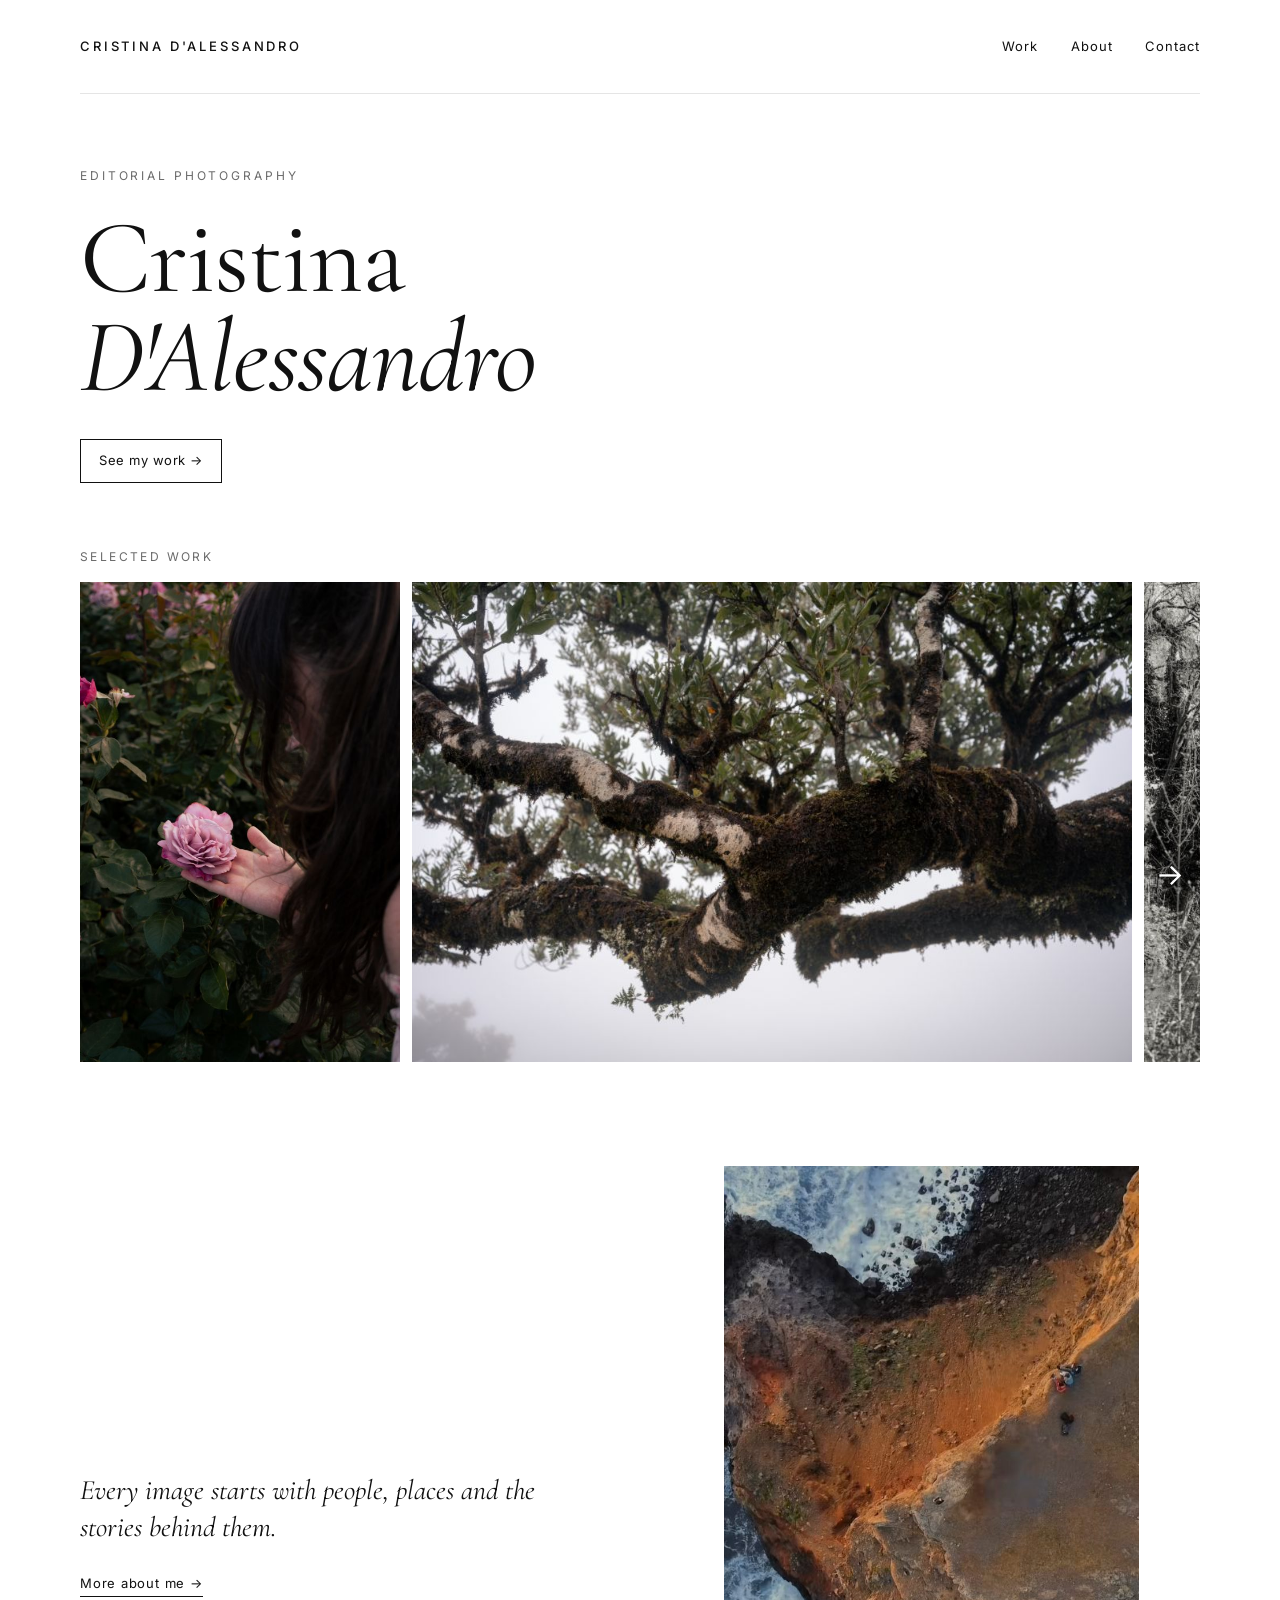
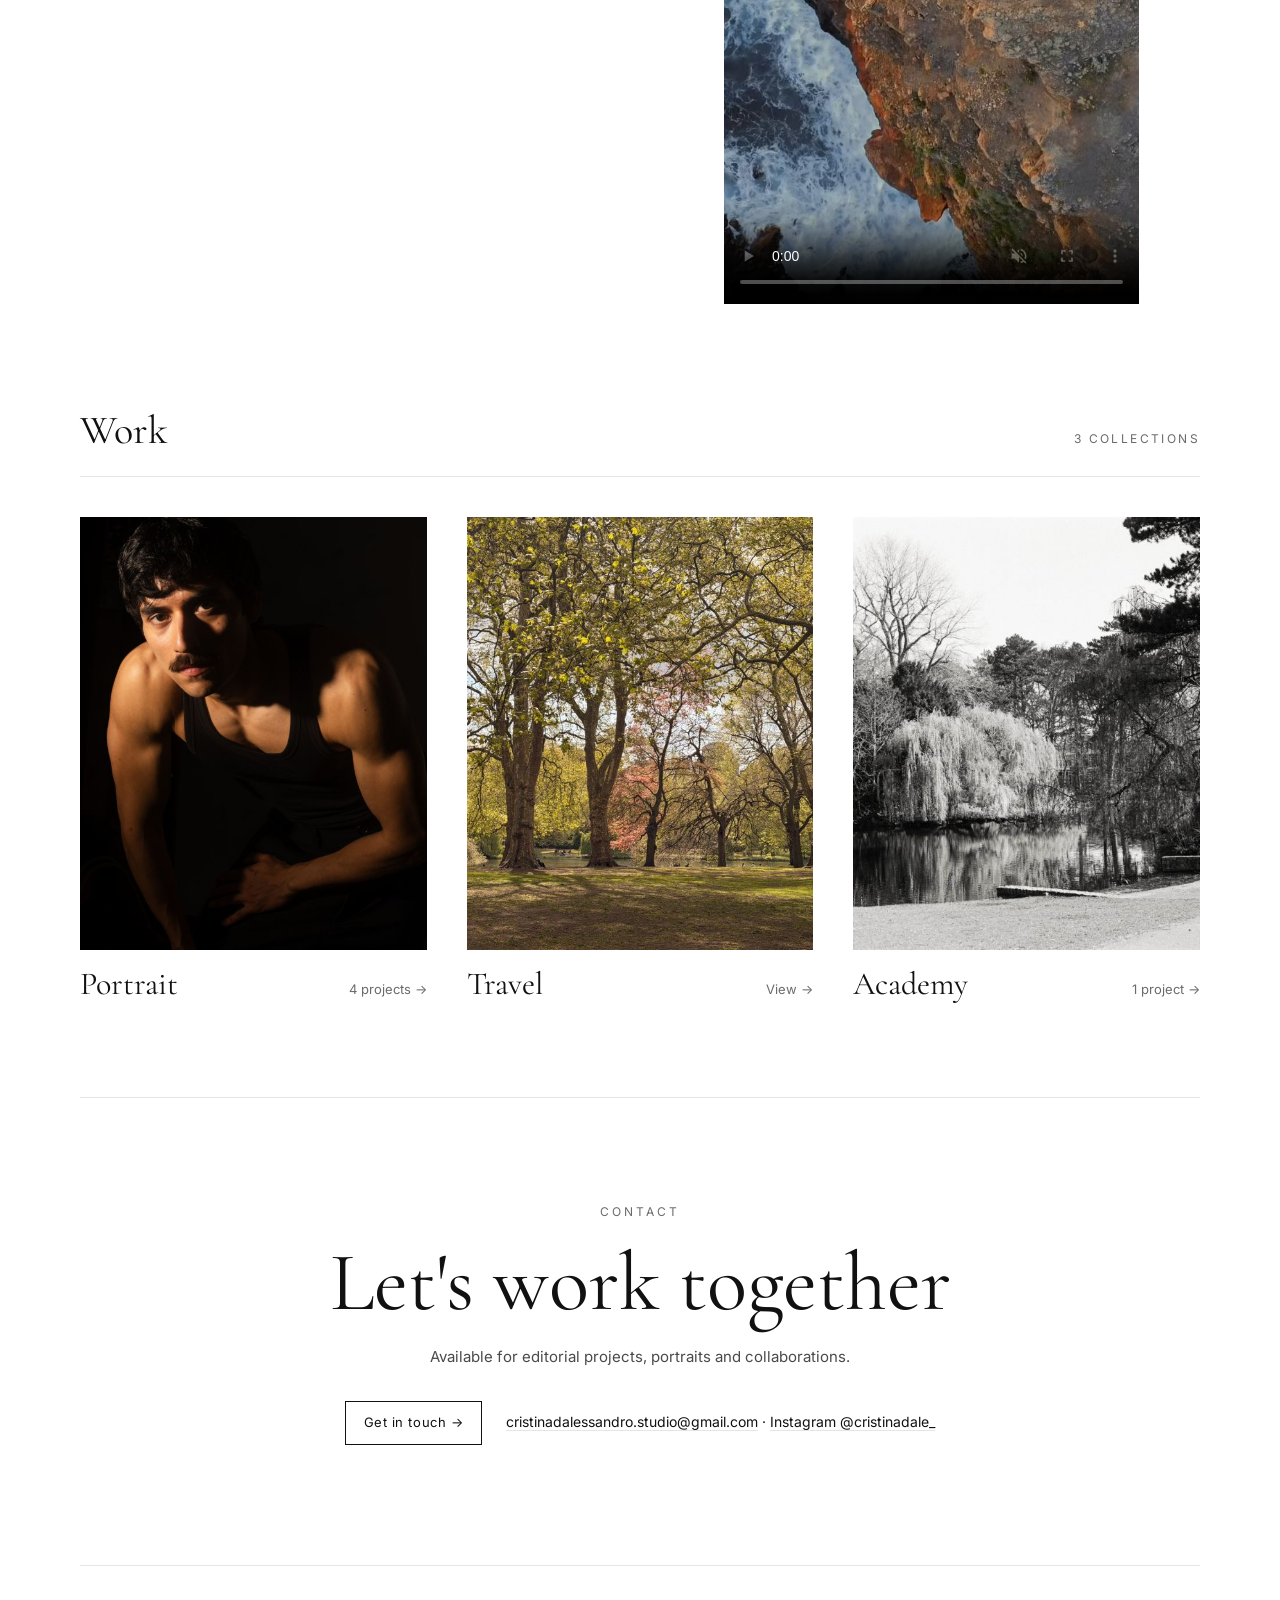
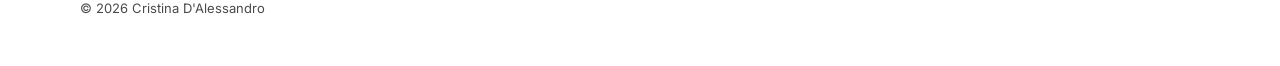
==== index.html @ f8af83f9 "Pagina About: bio su bianco a colonne allineate, contatti su nero Tolta la fascia beige. Le due colo" ====
<!doctype html>
<html lang="en">
<head>
<meta charset="utf-8">
<meta name="viewport" content="width=device-width, initial-scale=1">
<title>Cristina D'Alessandro — Editorial photography</title>
<meta name="description" content="Portfolio of Cristina D'Alessandro: editorial photography, portraits and travel.">
<link rel="canonical" href="https://cristinadalessandro.com/">
<script type="application/ld+json">
{
  "@context": "https://schema.org",
  "@type": "Person",
  "name": "Cristina D'Alessandro",
  "jobTitle": "Photographer",
  "description": "Editorial photographer and videographer: portraits and travel.",
  "url": "https://cristinadalessandro.com/"
}
</script>
<meta property="og:title" content="Cristina D'Alessandro — Editorial photography">
<meta property="og:type" content="website">
<link rel="icon" type="image/png" sizes="32x32" href="assets/favicon-32.png?v=2">
<link rel="icon" type="image/png" sizes="512x512" href="assets/icon-512.png?v=2">
<link rel="apple-touch-icon" href="assets/apple-touch-icon.png?v=2">
<link rel="preconnect" href="https://fonts.googleapis.com">
<link rel="preconnect" href="https://fonts.gstatic.com" crossorigin>
<link href="https://fonts.googleapis.com/css2?family=Cormorant+Garamond:ital,wght@0,400;0,500;1,400&family=Inter:wght@400;500&display=swap" rel="stylesheet">
<link rel="stylesheet" href="assets/style.css?v=202611232029">
</head>
<body data-page="home">
<div class="wrap">
  <header class="top">
    <a class="brand" id="brand" href="./">Cristina D'Alessandro</a>
    <nav class="nav" id="nav" aria-label="Main menu"></nav>
  </header>

  <main>
    <section class="hero">
      <div class="hero-text">
        <p class="kicker" id="tagline"></p>
        <h1 class="display" id="name"></h1>
        <a class="btn-line cta" href="work.html">See my work →</a>
      </div>
    </section>

    <section class="strip side" id="strip" aria-label="Selected photos">
      <div class="strip-head">
        <span class="meta">Selected work</span>
        <span class="strip-arrows">
          <button type="button" class="arrow" id="strip-prev" aria-label="Scroll back">←</button>
          <button type="button" class="arrow" id="strip-next" aria-label="Scroll forward">→</button>
        </span>
      </div>
      <div class="strip-track" id="strip-track"></div>
    </section>

    <div class="duo" id="duo">
      <section class="statement" id="statement" hidden>
        <p id="statement-text"></p>
        <a class="statement-link" href="about.html">More about me →</a>
      </section>

      <figure class="feature" id="feature" hidden></figure>
    </div>

    <section aria-labelledby="lavori">
      <div class="section-head">
        <h2 id="lavori">Work</h2>
        <span class="meta" id="count"></span>
      </div>
      <div class="album-grid" id="albums"></div>
    </section>
    <section class="cta-end" aria-labelledby="cta-title">
      <p class="kicker">Contact</p>
      <h2 class="cta-title" id="cta-title">Let's work together</h2>
      <p class="cta-sub">Available for editorial projects, portraits and collaborations.</p>
      <div class="cta-links">
        <a class="btn-line" href="about.html#contact">Get in touch →</a>
        <span id="cta-direct"></span>
      </div>
    </section>
  </main>

  <footer class="footer" id="footer"></footer>
</div>

<div class="lb" id="lb" role="dialog" aria-modal="true" aria-label="Full-screen photo">
  <div class="lb-bar">
    <span id="lb-count"></span>
    <span class="lb-right">
      <a id="lb-link" href="./" hidden>View collection →</a>
      <button type="button" class="lb-btn" id="lb-close">Close ✕</button>
    </span>
  </div>
  <div class="lb-stage" id="lb-stage">
    <button type="button" class="lb-btn lb-prev" id="lb-prev" aria-label="Previous photo">←</button>
    <img id="lb-img" alt="">
    <button type="button" class="lb-btn lb-next" id="lb-next" aria-label="Next photo">→</button>
  </div>
  <p class="lb-cap" id="lb-cap"></p>
</div>
<script src="assets/site.js?v=202611232029"></script>
</body>
</html>
---- assets/style.css ----
:root {
  --ink: #111111;
  --soft: #4A4A4A;
  --muted: #6B6B6B;
  --line: #E5E5E5;
  --ph: #ECEAE6;
  --serif: 'Cormorant Garamond', Georgia, 'Times New Roman', serif;
  --sans: 'Inter', system-ui, -apple-system, 'Segoe UI', sans-serif;
}

* { box-sizing: border-box; }
html { -webkit-text-size-adjust: 100%; }
body { margin: 0; background: #FFFFFF; color: var(--ink); font-family: var(--sans); font-size: 15px; line-height: 1.6; }
a { color: inherit; text-decoration: none; }
a:hover { color: var(--muted); }
img { display: block; max-width: 100%; }
[hidden] { display: none !important; }

.wrap { max-width: 1200px; margin: 0 auto; padding: 0 40px; }
@media (max-width: 640px) { .wrap { padding: 0 20px; } }

/* Testata */
.top { display: flex; flex-wrap: wrap; justify-content: space-between; align-items: center; gap: 16px; padding: 32px 0; border-bottom: 1px solid var(--line); }
.brand { font-size: 13px; letter-spacing: 0.22em; text-transform: uppercase; font-weight: 500; }
.nav { display: flex; flex-wrap: wrap; gap: 10px 32px; font-size: 13px; letter-spacing: 0.08em; }
.nav a { padding: 4px 0; }
@media (max-width: 640px) { .nav { gap: 8px 18px; font-size: 12.5px; letter-spacing: 0.04em; } }
.nav a[aria-current="page"] { border-bottom: 1px solid var(--ink); }

/* Homepage */
.kicker { margin: 0; font-size: 12px; letter-spacing: 0.24em; text-transform: uppercase; color: var(--muted); }
.display { margin: 0; font-family: var(--serif); font-weight: 400; font-size: clamp(56px, 9vw, 104px); line-height: 0.95; letter-spacing: -0.01em; }
.display em { font-style: italic; }
.hero { display: flex; flex-wrap: wrap; justify-content: space-between; align-items: flex-end; gap: 40px; padding: 72px 0 64px; }
.hero-text { display: flex; flex-direction: column; gap: 24px; flex: 1 1 420px; min-width: 0; }
.intro { margin: 0; max-width: 380px; color: var(--soft); }
.cta { align-self: flex-start; display: inline-flex; align-items: center; margin-top: 8px; padding: 12px 22px; letter-spacing: 0.06em; }
.portrait-frame { width: clamp(150px, 20vw, 240px); aspect-ratio: 4 / 5; background: var(--ph); overflow: hidden; flex: none; }
.portrait-frame img { width: 100%; height: 100%; object-fit: cover; }
@media (max-width: 640px) {
  .hero { padding: 48px 0 40px; gap: 28px; }
  .portrait-frame { width: 150px; }
}

/* Caselle con le foto mischiate */
.selection { padding-bottom: 96px; }

/* Striscia orizzontale in homepage */
.strip { padding-bottom: 104px; }
.strip-head { display: flex; justify-content: space-between; align-items: center; margin-bottom: 16px; }
.strip-arrows { display: flex; gap: 8px; }
.arrow { font: inherit; font-size: 24px; line-height: 1; width: 44px; height: 44px; border: 0; background: none; color: var(--ink); cursor: pointer; transition: opacity 0.2s, transform 0.2s; }
.arrow:hover { transform: translateX(var(--nudge, 0)); }
#strip-prev { --nudge: -3px; }
#strip-next { --nudge: 3px; }
.arrow:disabled { opacity: 0.25; cursor: default; transform: none; }
/* Variante: frecce ai lati della galleria, sopra le foto */
.strip.side { position: relative; }
.strip.side .strip-arrows { position: absolute; left: 0; right: 0; top: calc(50% + 18px); transform: translateY(-50%); justify-content: space-between; pointer-events: none; z-index: 2; }
.strip.side .arrow { pointer-events: auto; color: #FFFFFF; font-size: 30px; text-shadow: 0 1px 3px rgba(0, 0, 0, 0.45), 0 0 14px rgba(0, 0, 0, 0.45); margin: 0 8px; }
.strip.side .arrow:disabled { opacity: 0; }
.strip-track { display: flex; gap: 12px; overflow-x: auto; scroll-snap-type: x mandatory; scrollbar-width: none; -webkit-overflow-scrolling: touch; }
.strip-track::-webkit-scrollbar { display: none; }
.strip-item { flex: none; height: 480px; padding: 0; border: 0; background: var(--ph); scroll-snap-align: start; cursor: zoom-in; overflow: hidden; }
.strip-item img { width: 100%; height: 100%; object-fit: cover; transition: opacity 0.3s; }
.strip-item:hover img { opacity: 0.9; }
@media (max-width: 900px) { .strip-item { height: 380px; } }
@media (max-width: 560px) { .strip-item { height: 300px; } .strip { padding-bottom: 72px; } }

/* Frase */
.statement { padding: 0 0 104px; display: flex; flex-direction: column; align-items: center; gap: 24px; }
.statement-link { font-size: 13px; letter-spacing: 0.06em; border-bottom: 1px solid var(--ink); padding-bottom: 2px; }
.statement p { margin: 0; max-width: 860px; text-align: center; font-family: var(--serif); font-style: italic; font-weight: 400; font-size: clamp(22px, 2.8vw, 36px); line-height: 1.3; text-wrap: balance; white-space: pre-line; }
@media (max-width: 560px) { .statement { padding-bottom: 72px; } }

/* Foto grande */
.feature { margin: 0 0 104px; }
.feature img { width: 100%; height: auto; max-height: 88vh; object-fit: cover; }
.feature-video { display: block; width: 100%; height: auto; max-height: 88vh; object-fit: cover; background: var(--ph); }
/* Video verticale: nel suo formato, senza tagli, centrato */
.feature.vertical { display: flex; flex-direction: column; align-items: center; }
.feature.vertical .feature-video { width: auto; height: min(82vh, 880px); max-height: none; max-width: 100%; }
@media (max-width: 560px) { .feature.vertical .feature-video { width: 100%; height: auto; } }
/* Variante: frase a sinistra e video verticale a destra */
.duo.side { display: grid; grid-template-columns: minmax(0, 1fr) minmax(0, 1fr); gap: 48px; align-items: center; margin-bottom: 104px; }
.duo.side .statement { padding: 0; justify-content: flex-start; }
.duo.side .statement { flex-direction: column; align-items: flex-start; gap: 28px; }
.duo.side .statement p { text-align: left; max-width: 480px; font-size: clamp(22px, 2.2vw, 28px); }
.duo.side .feature { margin: 0; align-items: center; }
@media (max-width: 800px) { .duo.side { display: block; } .duo.side .statement { padding-bottom: 56px; align-items: center; } .duo.side .statement p { text-align: center; max-width: none; font-size: 21px; } .duo.side .feature { align-items: center; } }
@media (max-width: 560px) { .statement p { font-size: 21px; } }
.feature figcaption { margin-top: 12px; font-size: 12px; letter-spacing: 0.2em; text-transform: uppercase; color: var(--muted); }
@media (max-width: 560px) { .feature { margin-bottom: 72px; } }
.chips { display: flex; flex-wrap: wrap; gap: 8px; margin-bottom: 20px; }
.chips:empty { display: none; }
.chip { font: inherit; font-size: 12px; letter-spacing: 0.14em; text-transform: uppercase; padding: 8px 16px; min-height: 40px; border: 1px solid var(--line); background: #FFFFFF; color: var(--ink); cursor: pointer; }
.chip:hover { border-color: var(--ink); }
.chip[aria-pressed="true"] { background: var(--ink); border-color: var(--ink); color: #FFFFFF; }
/* Righe "giustificate": ogni riga ha la stessa altezza e ogni foto il suo formato */
.mosaic { --rh: 300px; display: flex; flex-wrap: wrap; gap: 10px; }
.mosaic::after { content: ''; flex-grow: 999999; }
@media (max-width: 900px) { .mosaic { --rh: 220px; } }
@media (max-width: 560px) {
  /* Sul telefono: due colonne, ogni foto col suo formato */
  .mosaic { display: block; columns: 2; column-gap: 6px; }
  .mosaic::after { display: none; }
  .mosaic .tile { width: 100%; margin: 0 0 6px; break-inside: avoid; }
}
.tile { position: relative; display: block; flex-grow: var(--r); width: calc(var(--r) * var(--rh)); padding: 0; border: 0; overflow: hidden; background: var(--ph); cursor: zoom-in; }
.tile i { display: block; padding-bottom: calc(100% / var(--r)); }
.tile img { position: absolute; inset: 0; width: 100%; height: 100%; object-fit: cover; transition: transform 0.6s ease, opacity 0.3s; }
.tile:hover img { transform: scale(1.03); }
.tile .lab { position: absolute; left: 8px; bottom: 8px; background: rgba(255, 255, 255, 0.94); color: var(--ink); font-size: 11px; letter-spacing: 0.16em; text-transform: uppercase; padding: 4px 8px; opacity: 0; transition: opacity 0.25s; }
.tile:hover .lab, .tile:focus-visible .lab { opacity: 1; }
@media (hover: none) { .tile .lab { opacity: 1; font-size: 10px; } }
.frame { aspect-ratio: 4 / 5; background: var(--ph); overflow: hidden; }
.frame img { width: 100%; height: 100%; object-fit: cover; transition: opacity 0.3s; }

.section-head { display: flex; justify-content: space-between; align-items: baseline; gap: 16px; padding-bottom: 24px; border-bottom: 1px solid var(--line); margin-bottom: 40px; }
.section-head h2, .h2 { margin: 0; font-family: var(--serif); font-weight: 400; font-size: 40px; line-height: 1.1; }
.meta { font-size: 12px; letter-spacing: 0.2em; text-transform: uppercase; color: var(--muted); }

.album-grid { display: grid; grid-template-columns: repeat(auto-fit, minmax(280px, 1fr)); gap: 40px; padding-bottom: 96px; }
.album-card { display: flex; flex-direction: column; gap: 16px; }
.album-card:hover { color: var(--ink); }
.album-card:hover .frame img { opacity: 0.9; }
.album-card .row { display: flex; justify-content: space-between; align-items: baseline; gap: 12px; }
.album-card .t { font-family: var(--serif); font-size: 32px; line-height: 1.1; }
.album-card .go { font-size: 13px; color: var(--muted); white-space: nowrap; }
.album-grid.projects { grid-template-columns: repeat(auto-fill, minmax(260px, 1fr)); }
.card-year { margin-top: -8px; }
.project-grid { padding-bottom: 96px; }
.mosaic.wide { --rh: 350px; gap: 12px; }
@media (max-width: 900px) { .mosaic.wide { --rh: 240px; } }
@media (max-width: 560px) { .mosaic.wide { display: flex; flex-direction: column; columns: auto; gap: 8px; } .mosaic.wide .tile { width: 100%; margin: 0; flex-grow: 0; } }

/* Invito a contattare in fondo alla homepage */
.cta-end { display: flex; flex-direction: column; align-items: center; text-align: center; gap: 20px; padding: 104px 0 120px; border-top: 1px solid var(--line); }
.cta-title { margin: 0; font-family: var(--serif); font-weight: 400; font-size: clamp(44px, 6.5vw, 84px); line-height: 1; }
.cta-sub { margin: 0; max-width: 460px; color: var(--soft); }
.cta-links { display: flex; flex-wrap: wrap; justify-content: center; align-items: center; gap: 16px 24px; margin-top: 12px; font-size: 14px; }
#cta-direct a { border-bottom: 1px solid var(--line); }
@media (max-width: 560px) {
  .cta-end { padding: 72px 0 88px; }
  .cta-links { flex-direction: column; gap: 22px; }
  #cta-direct { display: flex; flex-direction: column; align-items: center; gap: 12px; }
  #cta-direct span[aria-hidden] { display: none; }
}

/* Piè di pagina */
.footer { display: flex; flex-wrap: wrap; justify-content: space-between; gap: 16px; padding: 32px 0 48px; border-top: 1px solid var(--line); font-size: 13px; color: var(--soft); }

/* Pagina cartella */
.album-head { padding: 64px 0 40px; display: flex; flex-direction: column; gap: 16px; }
.back { font-size: 13px; color: var(--muted); }
.album-title { margin: 0; font-family: var(--serif); font-weight: 400; font-size: clamp(48px, 7vw, 80px); line-height: 1; }
.album-desc { margin: 0; max-width: 560px; color: var(--soft); white-space: pre-line; }
.album-tools { display: flex; flex-wrap: wrap; gap: 16px; align-items: center; }
.btn-line { font: inherit; font-size: 13px; letter-spacing: 0.04em; background: none; border: 1px solid var(--ink); color: var(--ink); padding: 10px 18px; min-height: 44px; cursor: pointer; }
.btn-line:hover { background: var(--ink); color: #FFFFFF; }
.masonry { columns: 3 300px; column-gap: 24px; padding-bottom: 96px; }
.masonry button { display: block; width: 100%; margin: 0 0 24px; padding: 0; border: 0; background: var(--ph); cursor: zoom-in; break-inside: avoid; }
.masonry img { width: 100%; height: auto; }
.empty { padding: 32px 0 96px; color: var(--muted); }

/* Visualizzazione a schermo intero */
.lb { position: fixed; inset: 0; z-index: 50; background: #FFFFFF; display: none; flex-direction: column; }
.lb.open { display: flex; }
html { touch-action: pan-x pan-y; }
.lb, .lb-stage { touch-action: none; }
.lb-stage { overflow: hidden; }
.lb-stage img { transition: transform 0.12s ease-out; cursor: zoom-in; transform-origin: center center; }
.lb.zoomed .lb-stage img { cursor: grab; transition: none; }
.lb.zoomed .lb-prev, .lb.zoomed .lb-next { opacity: 0; pointer-events: none; }
.lb-bar { display: flex; justify-content: space-between; align-items: center; padding: 12px 20px; font-size: 13px; color: var(--muted); }
.lb-stage { position: relative; flex: 1; min-height: 0; display: flex; align-items: center; justify-content: center; padding: 0 76px 16px; }
.lb-stage img { max-width: 100%; max-height: 100%; object-fit: contain; user-select: none; -webkit-user-drag: none; }
.lb-cap { min-height: 40px; padding: 0 24px 20px; text-align: center; font-size: 14px; color: var(--soft); }
.lb-right { display: flex; align-items: center; gap: 20px; }
.lb-right a { color: var(--ink); border-bottom: 1px solid var(--line); }
.lb-btn { font: inherit; font-size: 13px; letter-spacing: 0.08em; background: none; border: 0; color: var(--ink); min-width: 44px; min-height: 44px; cursor: pointer; }
.lb-prev, .lb-next { position: absolute; top: 50%; transform: translateY(-50%); font-size: 30px; line-height: 1; }
.lb-prev { left: 12px; }
.lb-next { right: 12px; }
@media (max-width: 640px) {
  .lb-stage { padding: 0 0 12px; }
  .lb-prev, .lb-next { display: none; }
}

/* About e contatti */
body[data-page="about"] { overflow-x: clip; }
.about-head { display: flex; flex-direction: column; align-items: center; text-align: center; gap: 20px; padding: 80px 0 72px; }
.avatar { width: 200px; aspect-ratio: 1; border-radius: 50%; overflow: hidden; background: var(--ph); margin-bottom: 16px; }
.avatar img { width: 100%; height: 100%; object-fit: cover; }
/* bio su due colonne allineate */
.about-band { padding: 8px 0 112px; }
.about-band .bio { max-width: 900px; margin: 0 auto; display: grid; grid-template-columns: 1fr 1fr; column-gap: 56px; }
.about-band .bio-col { display: flex; flex-direction: column; justify-content: space-between; }
.about-band .bio p { max-width: none; font-size: 16px; }
.about-band .bio p:last-child { margin-bottom: 0; }
.about-band + .contact-block { border-top: 0; }
/* contatti su nero a tutto schermo: cliccando Contact si vede solo questa sezione */
body[data-page="about"] .contact-block { background: #141414; color: #fff; margin-left: calc(50% - 50vw); margin-right: calc(50% - 50vw); padding-left: 20px; padding-right: 20px; min-height: 100vh; min-height: 100svh; justify-content: center; scroll-margin-top: 0; }
body[data-page="about"] .contact-block .kicker, body[data-page="about"] .contact-block .contacts .k { color: #9A9A9A; }
body[data-page="about"] .contact-block .contacts a { border-color: #555; }
body[data-page="about"] .contact-block .contacts a:hover { color: #fff; border-color: #fff; }
body[data-page="about"] .footer { border-top: 0; }
@media (max-width: 760px) {
  .about-head { padding: 48px 0; }
  .avatar { width: 150px; }
  .about-band { padding: 0 0 72px; }
  .about-band .bio { grid-template-columns: 1fr; row-gap: 18px; }
  .about-band .bio-col { justify-content: flex-start; }
}
/* Contatti, sotto l'About */
.contact-block { display: flex; flex-direction: column; align-items: center; text-align: center; gap: 20px; padding: 96px 0 120px; border-top: 1px solid var(--line); scroll-margin-top: 16px; }
.contact-block .contacts { display: flex; flex-wrap: wrap; justify-content: center; gap: 32px 80px; width: 100%; margin-top: 28px; border-top: 0; }
.contact-block .contacts li { flex-direction: column; align-items: center; justify-content: flex-start; gap: 10px; padding: 0; border-bottom: 0; }
.contact-block .contacts li > span:last-child { font-family: var(--serif); font-size: clamp(20px, 2.4vw, 28px); line-height: 1.2; overflow-wrap: anywhere; }
.contact-block .contacts a { border-bottom: 1px solid var(--line); }
.contact-block .contacts a:hover { border-color: var(--ink); color: var(--ink); }
@media (max-width: 560px) { .contact-block { padding: 64px 0 88px; } }
.bio p { margin: 0 0 18px; max-width: 560px; font-size: 17px; line-height: 1.75; color: #2A2A2A; }
.contacts { list-style: none; margin: 0; padding: 0; border-top: 1px solid var(--line); }
.contacts li { display: flex; flex-wrap: wrap; justify-content: space-between; gap: 8px 16px; padding: 18px 0; border-bottom: 1px solid var(--line); }
.contacts .k { font-size: 12px; letter-spacing: 0.2em; text-transform: uppercase; color: var(--muted); }
.contacts a { border-bottom: 1px solid var(--line); }

/* Avviso breve */
.toast { position: fixed; left: 50%; bottom: 28px; transform: translateX(-50%); background: var(--ink); color: #FFFFFF; font-size: 13px; padding: 12px 20px; z-index: 60; }
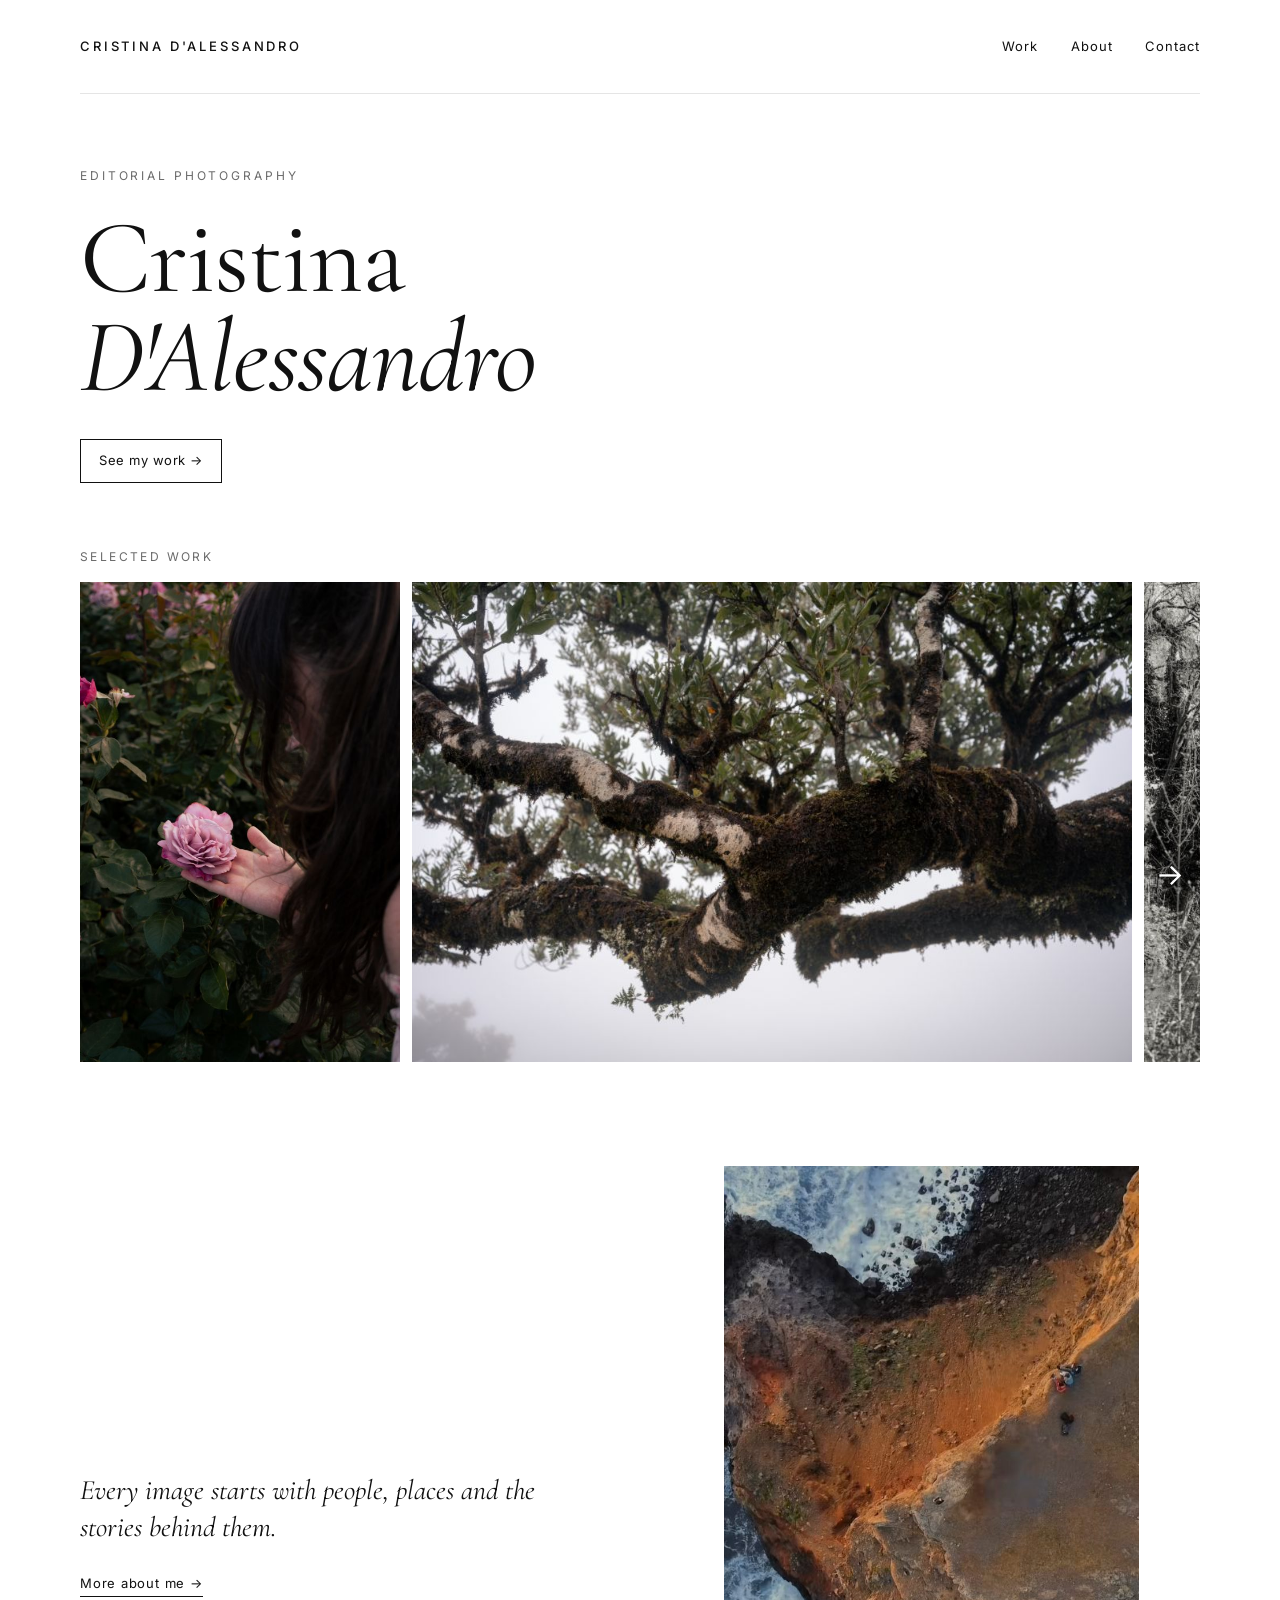
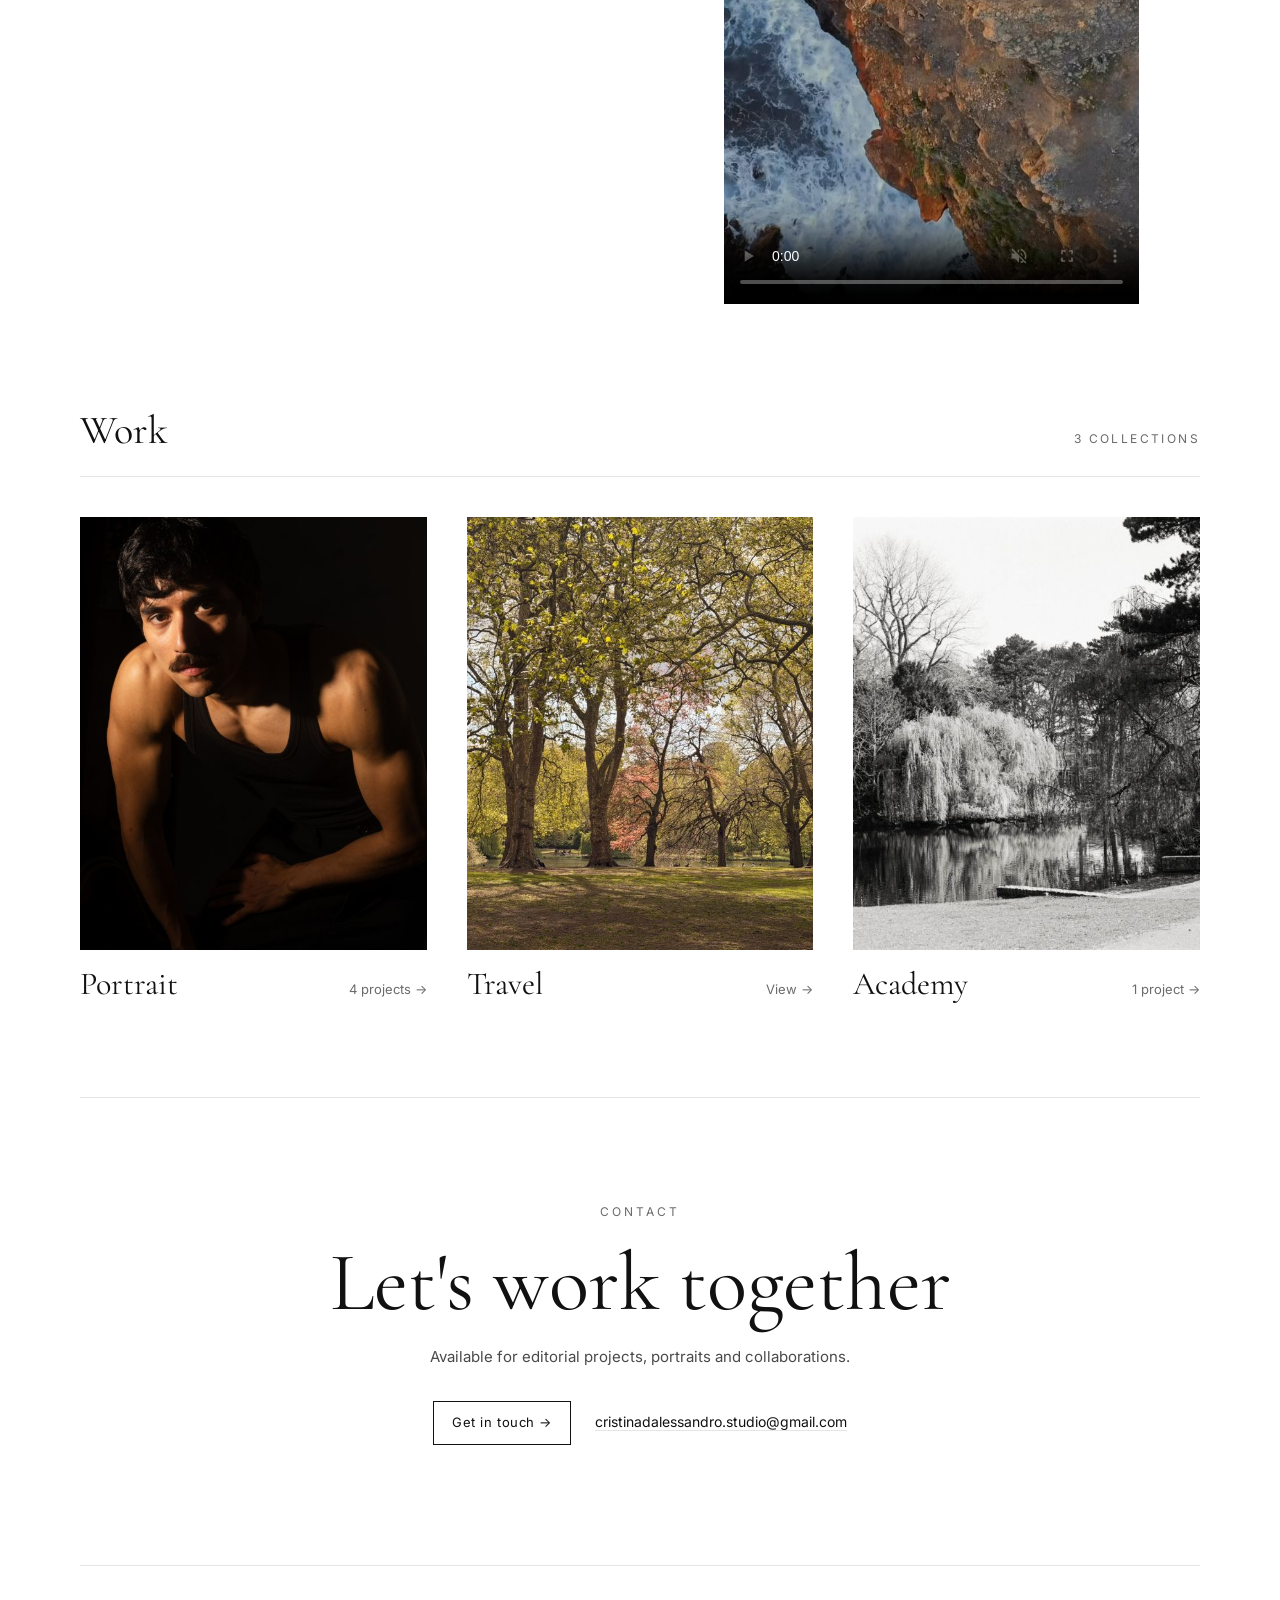
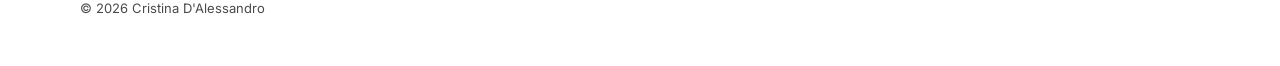
==== commit 33d003dc: "Pagina About: titolo About me fine e maiuscolo Tolta la ripetizione ABOUT + About me: resta un solo " ====
--- a/index.html
+++ b/index.html
@@ -24,7 +24,7 @@
 <link rel="preconnect" href="https://fonts.googleapis.com">
 <link rel="preconnect" href="https://fonts.gstatic.com" crossorigin>
 <link href="https://fonts.googleapis.com/css2?family=Cormorant+Garamond:ital,wght@0,400;0,500;1,400&family=Inter:wght@400;500&display=swap" rel="stylesheet">
-<link rel="stylesheet" href="assets/style.css?v=202611232029">
+<link rel="stylesheet" href="assets/style.css?v=202611232032">
 </head>
 <body data-page="home">
 <div class="wrap">
@@ -98,6 +98,6 @@
   </div>
   <p class="lb-cap" id="lb-cap"></p>
 </div>
-<script src="assets/site.js?v=202611232029"></script>
+<script src="assets/site.js?v=202611232032"></script>
 </body>
 </html>
--- a/assets/style.css
+++ b/assets/style.css
@@ -192,6 +192,8 @@
 .about-head { display: flex; flex-direction: column; align-items: center; text-align: center; gap: 20px; padding: 80px 0 72px; }
 .avatar { width: 200px; aspect-ratio: 1; border-radius: 50%; overflow: hidden; background: var(--ph); margin-bottom: 16px; }
 .avatar img { width: 100%; height: 100%; object-fit: cover; }
+/* titolo About me: fine, maiuscolo, spaziato */
+h1.about-kicker { margin: 8px 0 0; font-weight: 400; font-size: 19px; letter-spacing: 0.32em; }
 /* bio su due colonne allineate */
 .about-band { padding: 8px 0 112px; }
 .about-band .bio { max-width: 900px; margin: 0 auto; display: grid; grid-template-columns: 1fr 1fr; column-gap: 56px; }
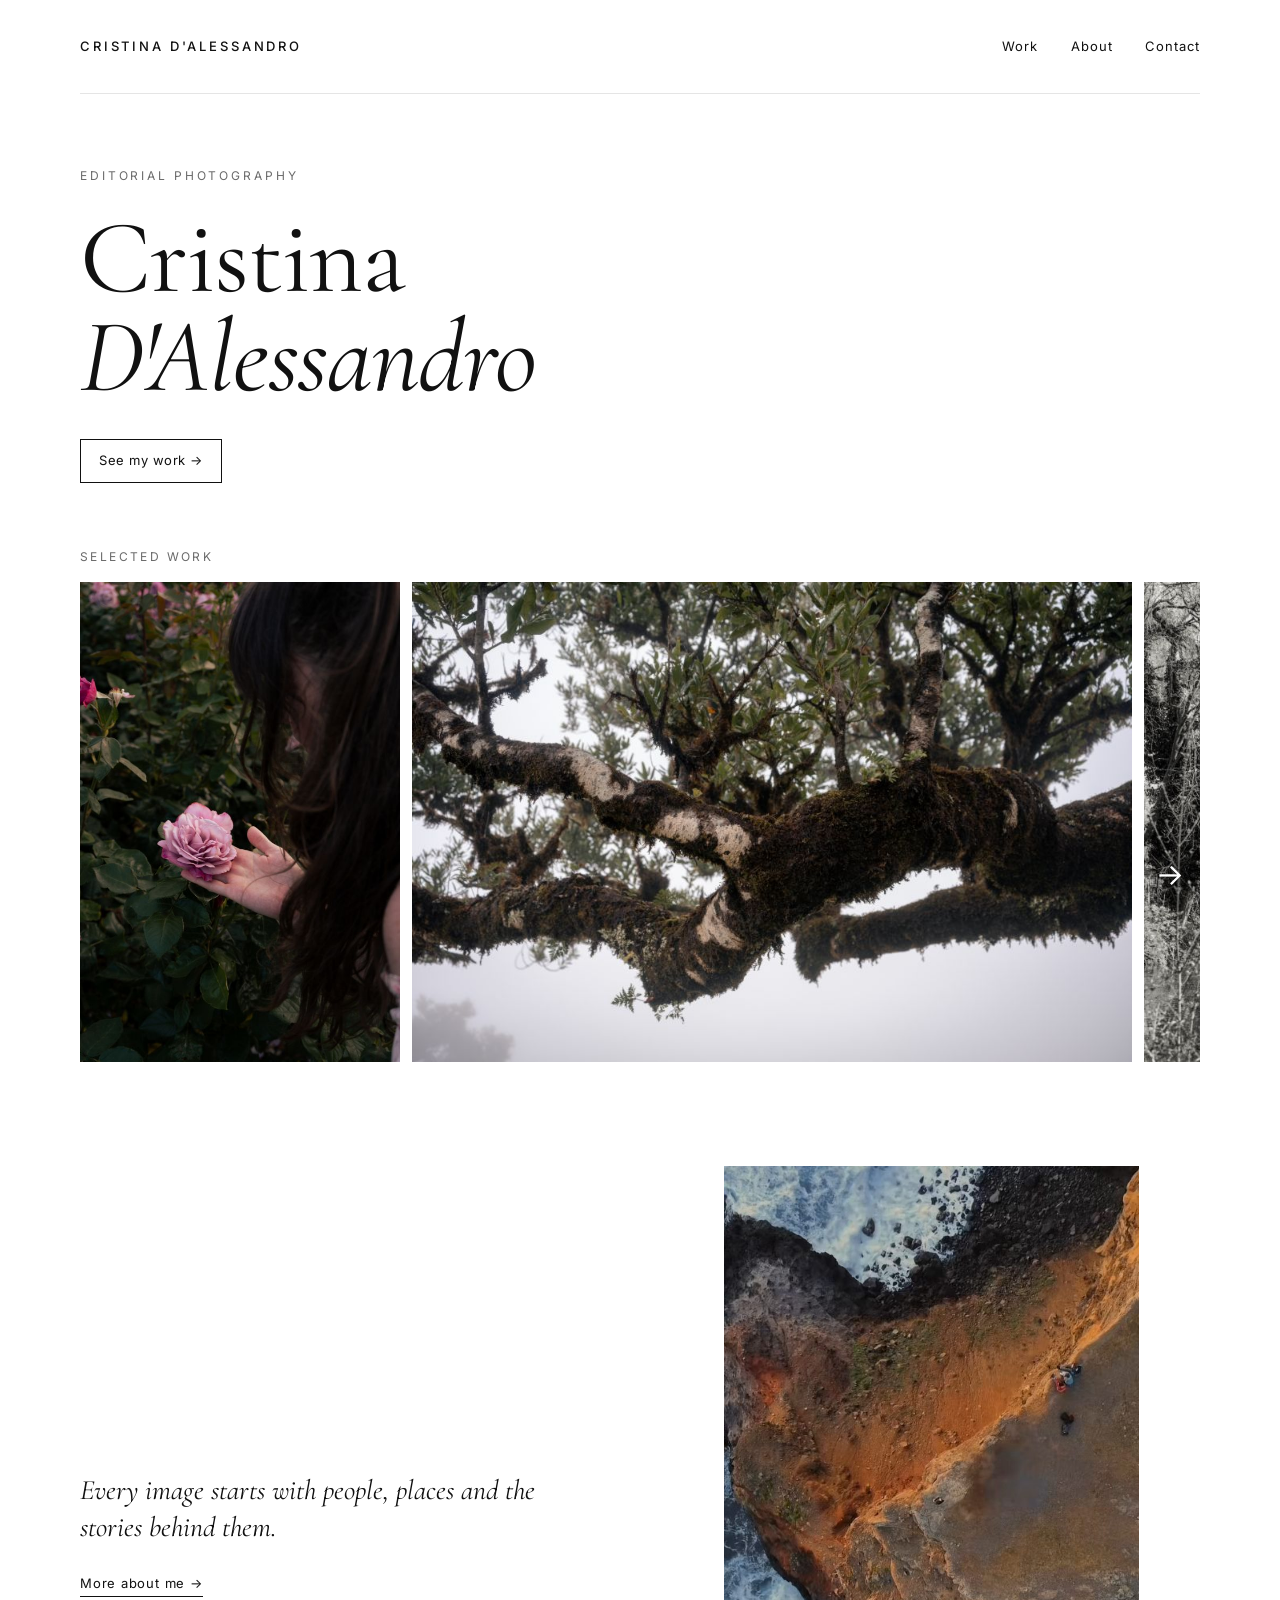
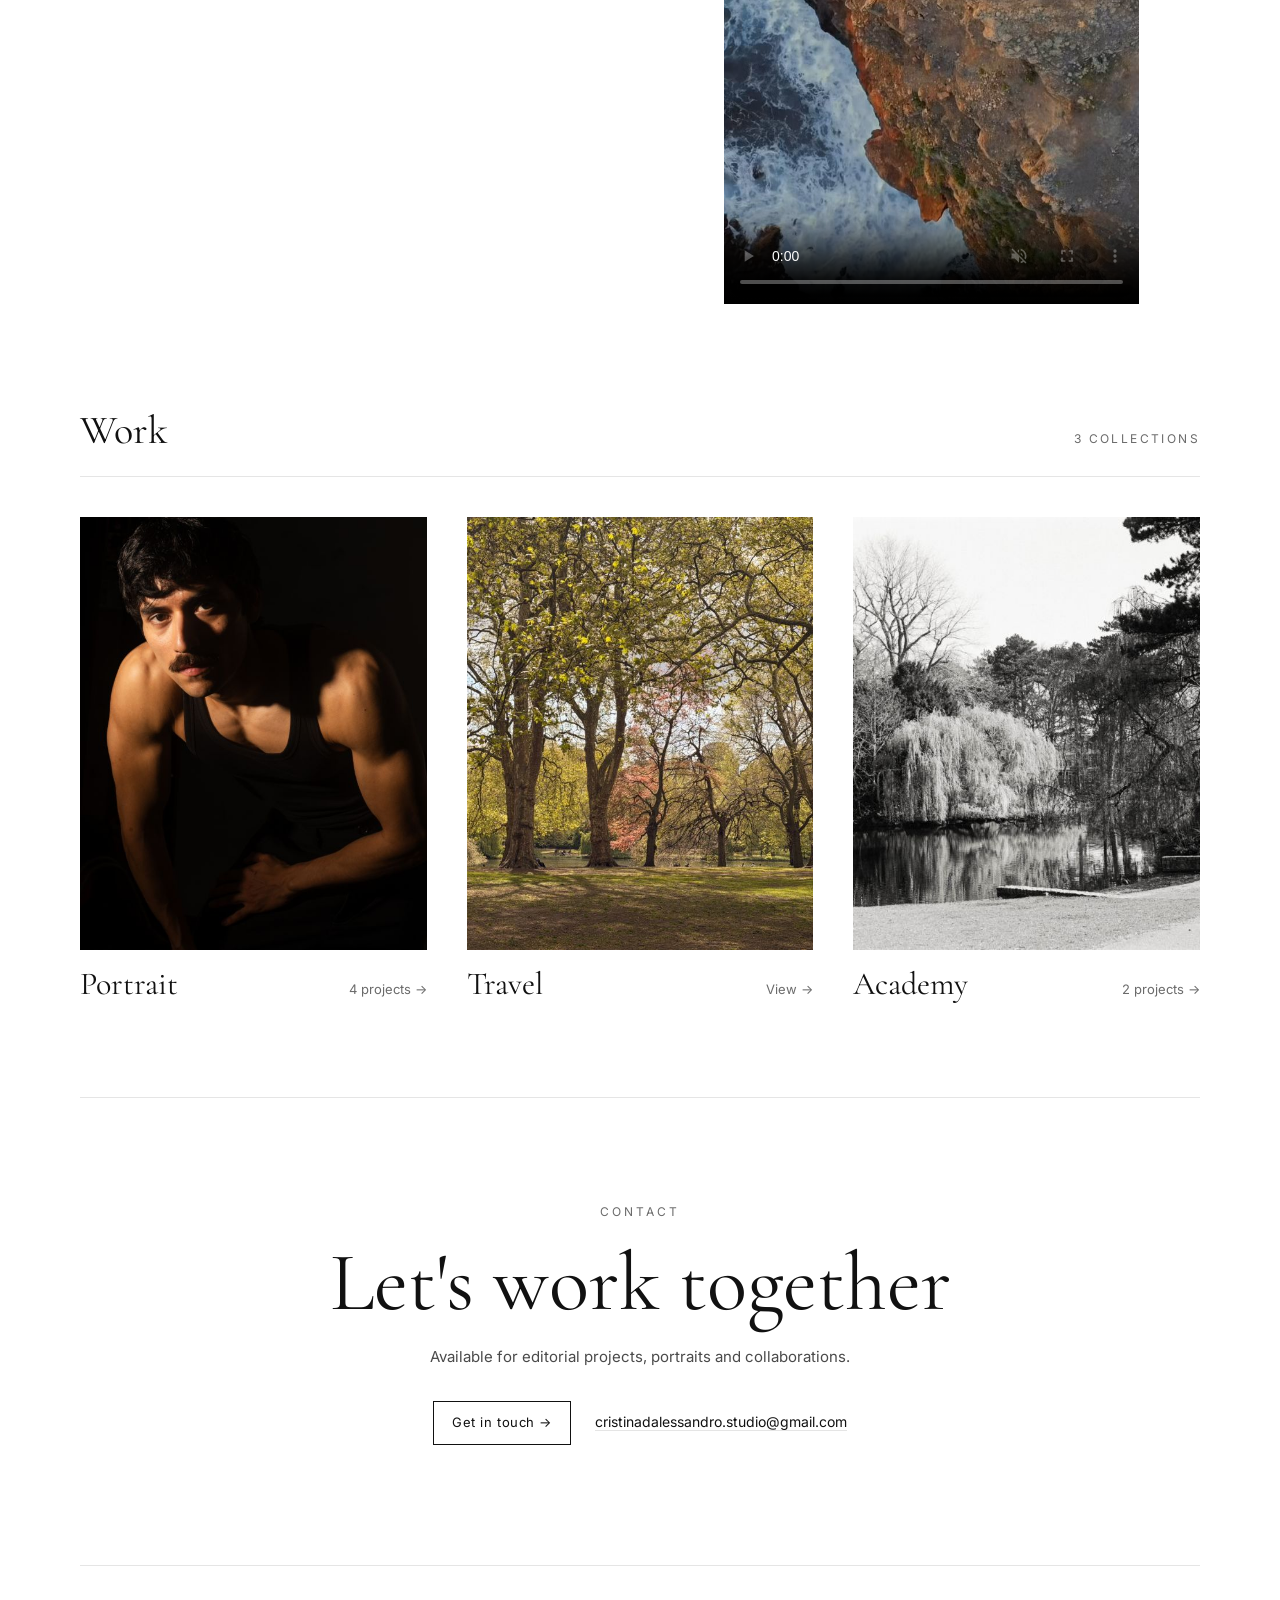
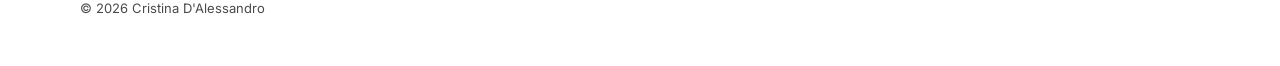
==== commit 65be0f3a: "Progetti: sezione Esposizione, testo con Read more, foto più grandi se poche - Ogni progetto può ave" ====
--- a/index.html
+++ b/index.html
@@ -24,7 +24,7 @@
 <link rel="preconnect" href="https://fonts.googleapis.com">
 <link rel="preconnect" href="https://fonts.gstatic.com" crossorigin>
 <link href="https://fonts.googleapis.com/css2?family=Cormorant+Garamond:ital,wght@0,400;0,500;1,400&family=Inter:wght@400;500&display=swap" rel="stylesheet">
-<link rel="stylesheet" href="assets/style.css?v=202611232032">
+<link rel="stylesheet" href="assets/style.css?v=202611241503">
 </head>
 <body data-page="home">
 <div class="wrap">
@@ -98,6 +98,6 @@
   </div>
   <p class="lb-cap" id="lb-cap"></p>
 </div>
-<script src="assets/site.js?v=202611232032"></script>
+<script src="assets/site.js?v=202611241503"></script>
 </body>
 </html>
--- a/assets/style.css
+++ b/assets/style.css
@@ -155,6 +155,16 @@
 .back { font-size: 13px; color: var(--muted); }
 .album-title { margin: 0; font-family: var(--serif); font-weight: 400; font-size: clamp(48px, 7vw, 80px); line-height: 1; }
 .album-desc { margin: 0; max-width: 560px; color: var(--soft); white-space: pre-line; }
+.album-desc.clamp { display: -webkit-box; -webkit-box-orient: vertical; -webkit-line-clamp: 4; line-clamp: 4; overflow: hidden; }
+.more { align-self: flex-start; margin-top: -8px; padding: 0; font: inherit; font-size: 13px; color: var(--ink); background: none; border: 0; border-bottom: 1px solid var(--ink); cursor: pointer; }
+.more:hover { color: var(--muted); border-color: var(--muted); }
+/* Poche foto: riempiono la riga invece di restare piccole */
+.mosaic.few::after { display: none; }
+.mosaic.few .tile:only-child { flex-grow: 0; width: min(100%, calc(var(--r) * 560px)); }
+@media (max-width: 560px) { .mosaic.few { display: flex; flex-direction: column; columns: auto; gap: 8px; } .mosaic.few .tile { width: 100%; margin: 0; flex-grow: 0; } }
+/* Esposizione, sotto le foto del progetto */
+.exhibition { display: flex; flex-direction: column; gap: 16px; padding-top: 56px; border-top: 1px solid var(--line); }
+.ex-text { margin: 0 0 16px; max-width: 640px; font-family: var(--serif); font-size: clamp(22px, 2.4vw, 28px); line-height: 1.3; white-space: pre-line; }
 .album-tools { display: flex; flex-wrap: wrap; gap: 16px; align-items: center; }
 .btn-line { font: inherit; font-size: 13px; letter-spacing: 0.04em; background: none; border: 1px solid var(--ink); color: var(--ink); padding: 10px 18px; min-height: 44px; cursor: pointer; }
 .btn-line:hover { background: var(--ink); color: #FFFFFF; }
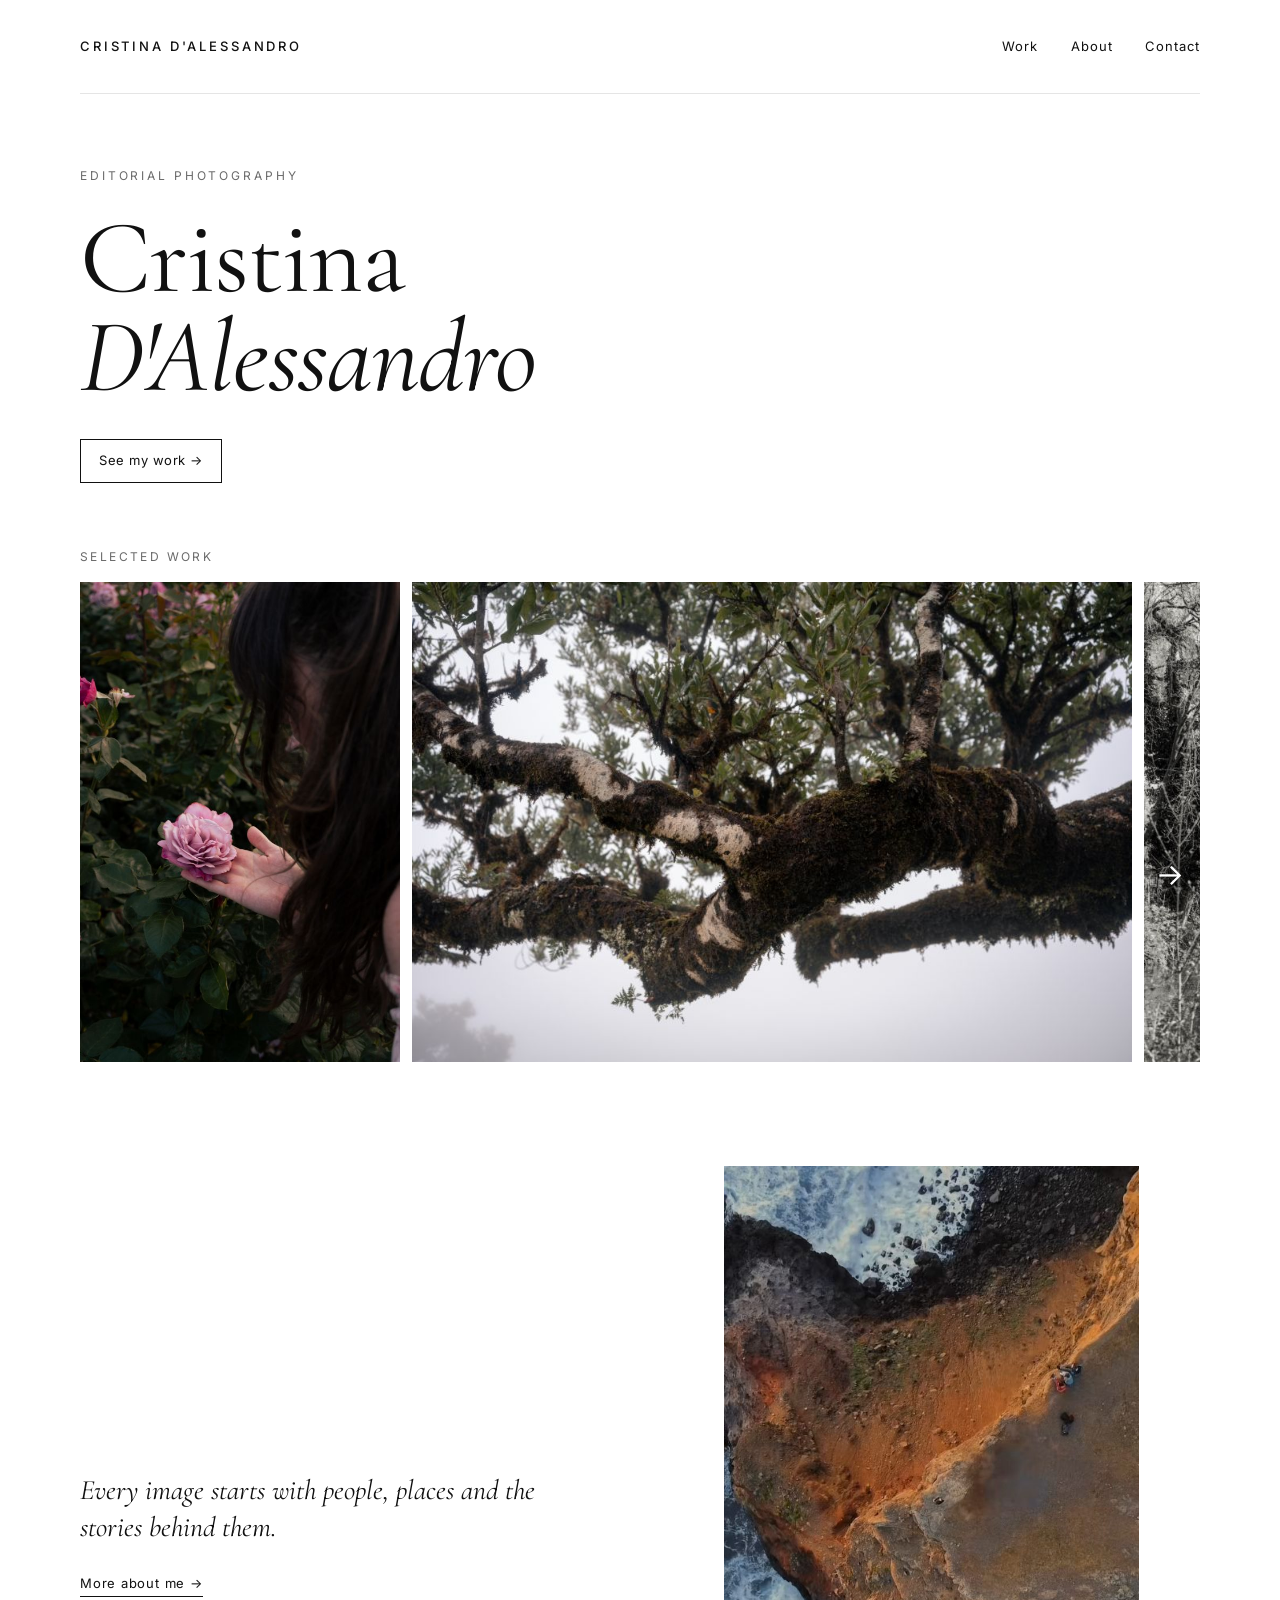
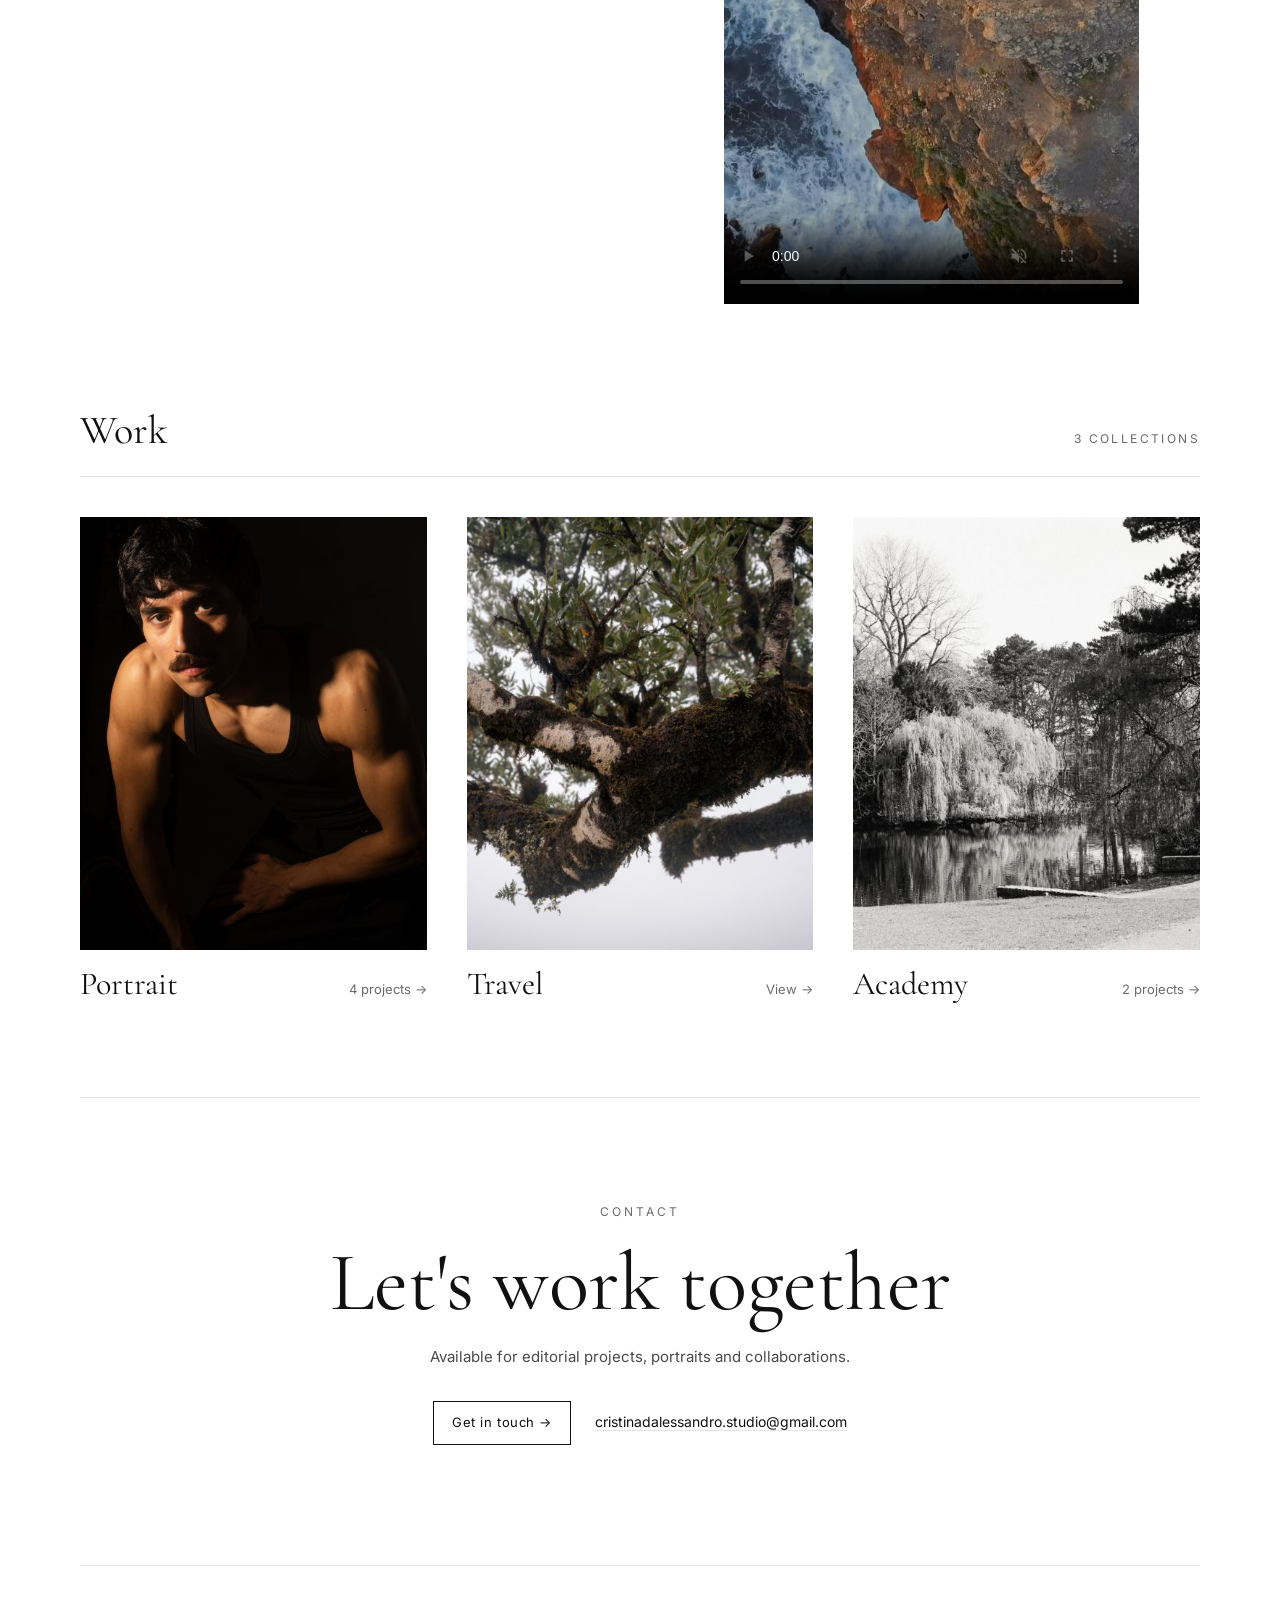
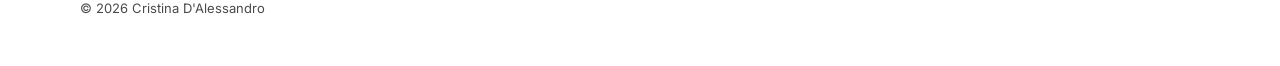
==== commit 01f90d23: "Travel a capitoli: selezione di 29 foto divise per luogo - Nuova modalità "Capitoli su un'unica pagi" ====
--- a/index.html
+++ b/index.html
@@ -24,7 +24,7 @@
 <link rel="preconnect" href="https://fonts.googleapis.com">
 <link rel="preconnect" href="https://fonts.gstatic.com" crossorigin>
 <link href="https://fonts.googleapis.com/css2?family=Cormorant+Garamond:ital,wght@0,400;0,500;1,400&family=Inter:wght@400;500&display=swap" rel="stylesheet">
-<link rel="stylesheet" href="assets/style.css?v=202611241503">
+<link rel="stylesheet" href="assets/style.css?v=202611242054">
 </head>
 <body data-page="home">
 <div class="wrap">
@@ -98,6 +98,6 @@
   </div>
   <p class="lb-cap" id="lb-cap"></p>
 </div>
-<script src="assets/site.js?v=202611241503"></script>
+<script src="assets/site.js?v=202611242054"></script>
 </body>
 </html>
--- a/assets/style.css
+++ b/assets/style.css
@@ -162,6 +162,32 @@
 .mosaic.few::after { display: none; }
 .mosaic.few .tile:only-child { flex-grow: 0; width: min(100%, calc(var(--r) * 560px)); }
 @media (max-width: 560px) { .mosaic.few { display: flex; flex-direction: column; columns: auto; gap: 8px; } .mosaic.few .tile { width: 100%; margin: 0; flex-grow: 0; } }
+/* Galleria "a libro" (Travel): impaginazione a ritmo, con tanto bianco */
+.book { padding-top: 24px; }
+.bk-row { display: flex; gap: 12px; margin: 0 auto 48px; }
+.bk-row .tile { flex: var(--r) 1 0; width: auto; }
+.bk-row.full { width: 74%; }
+.bk-row.offset-l { width: 52%; margin-left: 13%; }
+.bk-row.offset-r { width: 52%; margin-right: 13%; }
+.bk-row.pair { width: 58%; }
+.bk-row.mix { width: 86%; }
+.bk-row.solo { width: 30%; }
+@media (max-width: 760px) {
+  .bk-row { gap: 6px; margin-bottom: 40px; }
+  .bk-row.full { width: 100%; }
+  .bk-row.offset-l, .bk-row.offset-r { width: 86%; margin-left: 0; margin-right: 0; }
+  .bk-row.offset-r { margin-left: auto; }
+  .bk-row.pair, .bk-row.mix { width: 100%; }
+  .bk-row.solo { width: 72%; }
+}
+/* Travel a capitoli */
+.chapter { padding-top: 24px; }
+.chapter + .chapter { margin-top: 40px; padding-top: 72px; border-top: 1px solid var(--line); }
+.ch-head { display: flex; flex-direction: column; align-items: center; text-align: center; gap: 10px; margin-bottom: 48px; }
+.ch-title { margin: 0; font-family: var(--serif); font-weight: 400; font-size: clamp(36px, 4.4vw, 56px); line-height: 1.05; }
+.ch-desc { margin: 4px 0 0; max-width: 520px; color: var(--soft); white-space: pre-line; }
+.chapter .book { padding-top: 0; }
+@media (max-width: 760px) { .chapter + .chapter { margin-top: 16px; padding-top: 48px; } .ch-head { margin-bottom: 32px; } }
 /* Esposizione, sotto le foto del progetto */
 .exhibition { display: flex; flex-direction: column; gap: 16px; padding-top: 56px; border-top: 1px solid var(--line); }
 .ex-text { margin: 0 0 16px; max-width: 640px; font-family: var(--serif); font-size: clamp(22px, 2.4vw, 28px); line-height: 1.3; white-space: pre-line; }
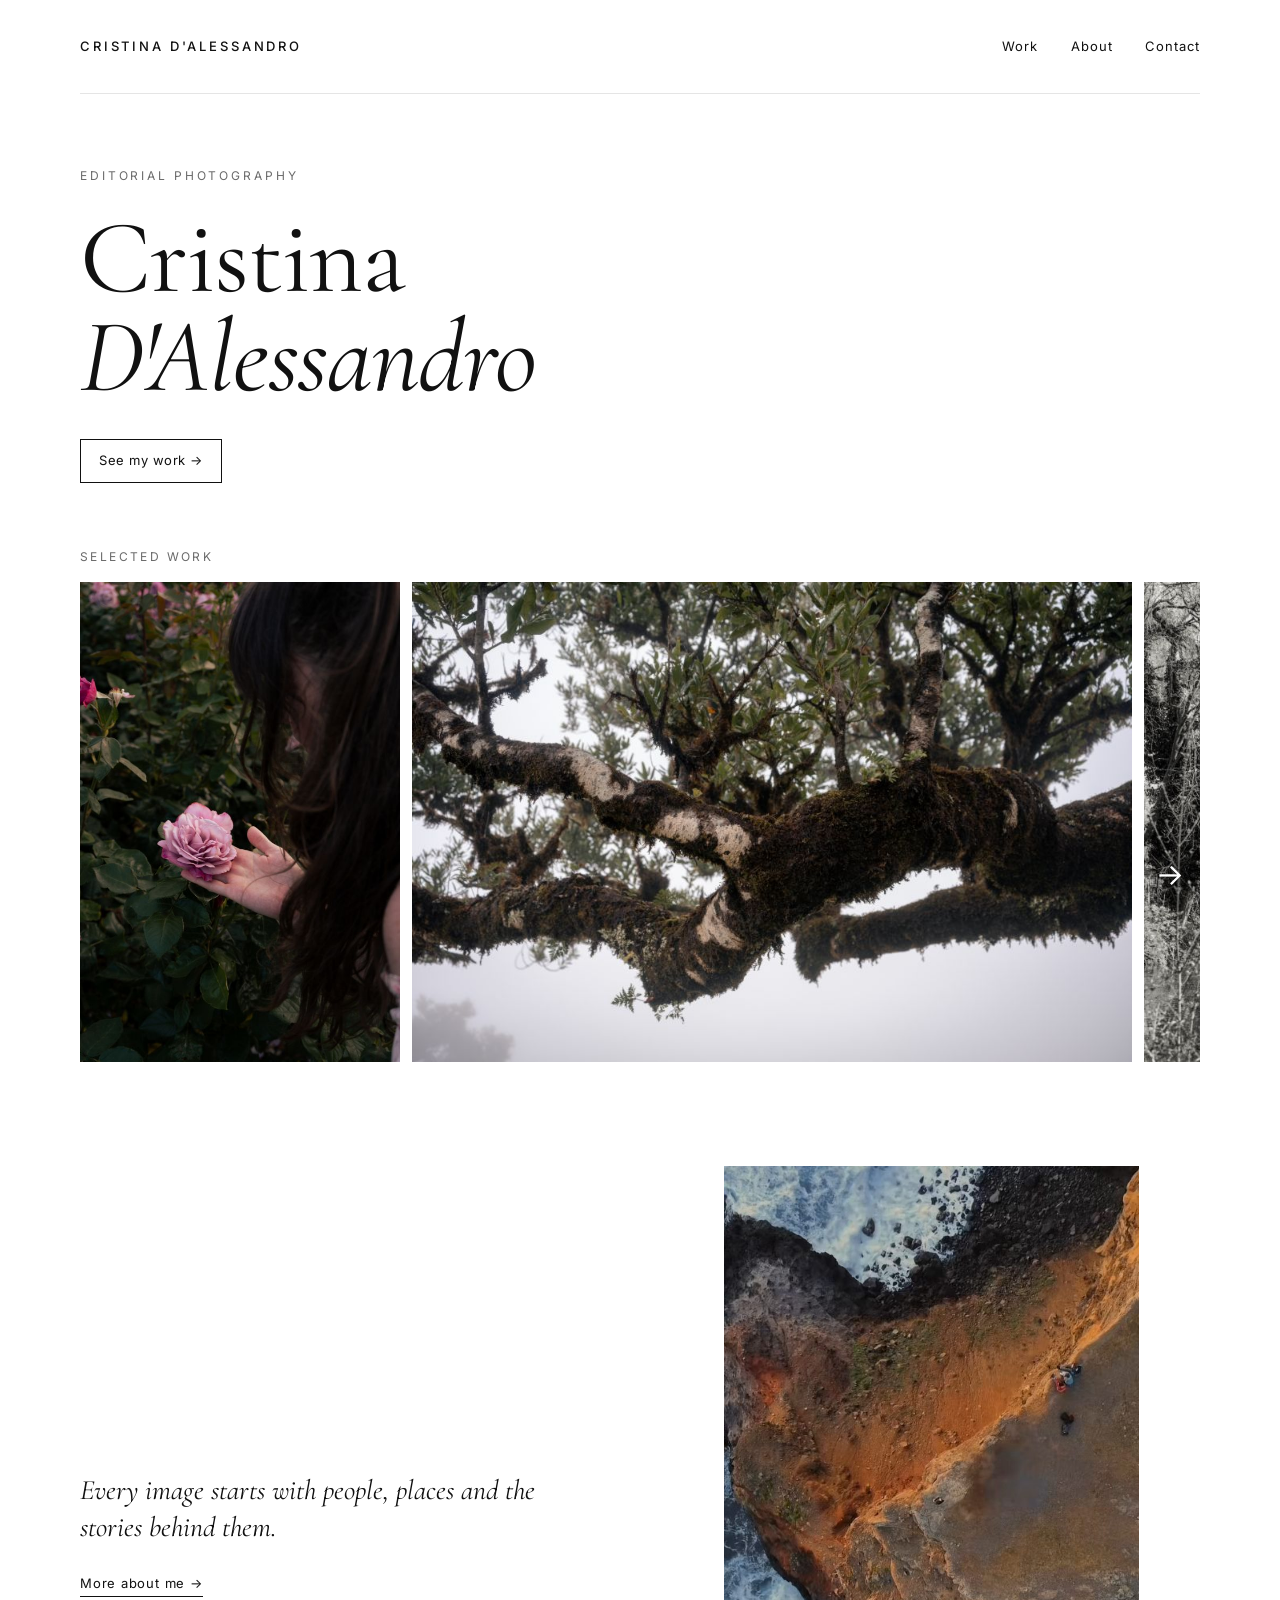
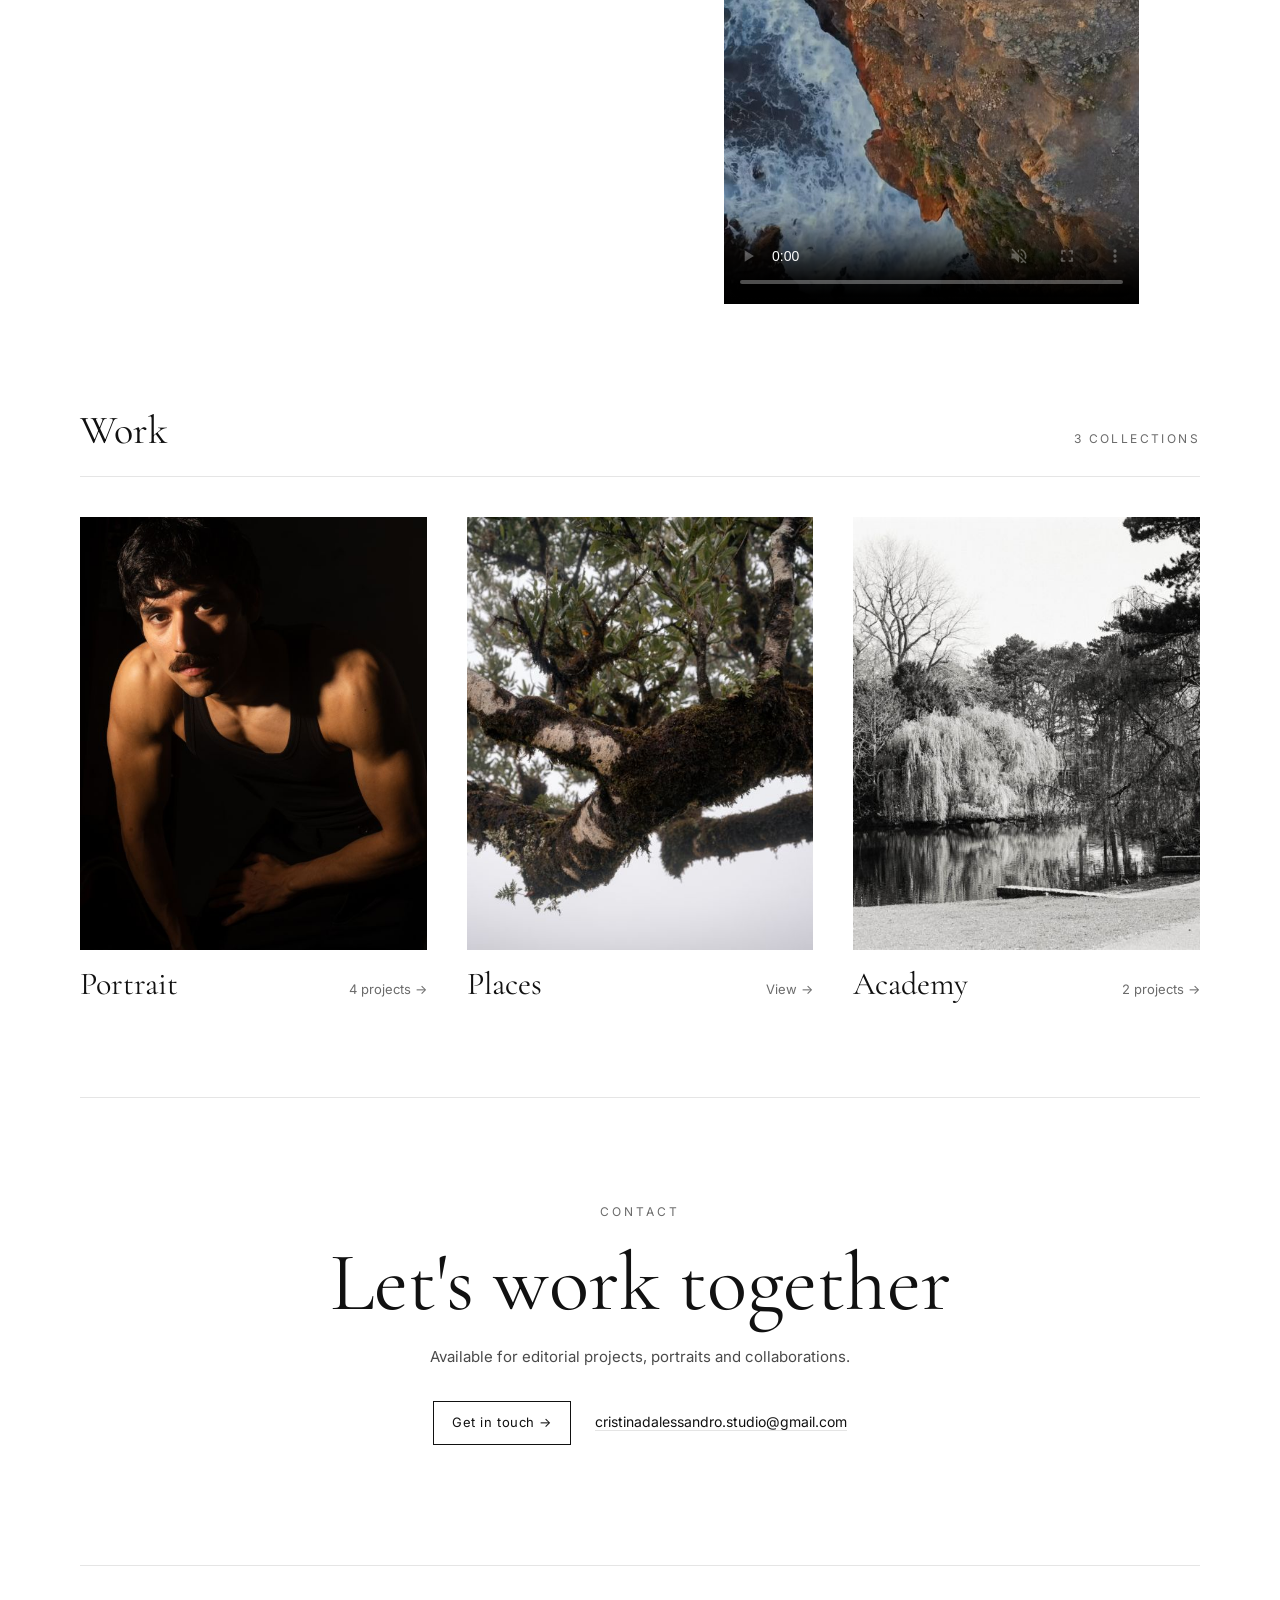
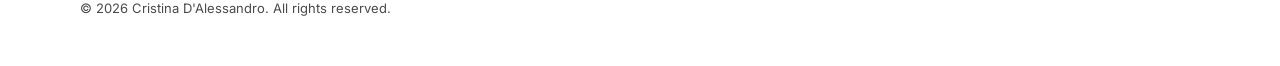
==== commit 870ba8ee: "Protezione foto e copyright - Sulle foto e sul video niente menu del tasto destro, niente pressione " ====
--- a/index.html
+++ b/index.html
@@ -24,7 +24,7 @@
 <link rel="preconnect" href="https://fonts.googleapis.com">
 <link rel="preconnect" href="https://fonts.gstatic.com" crossorigin>
 <link href="https://fonts.googleapis.com/css2?family=Cormorant+Garamond:ital,wght@0,400;0,500;1,400&family=Inter:wght@400;500&display=swap" rel="stylesheet">
-<link rel="stylesheet" href="assets/style.css?v=202611242054">
+<link rel="stylesheet" href="assets/style.css?v=202611261821">
 </head>
 <body data-page="home">
 <div class="wrap">
@@ -98,6 +98,6 @@
   </div>
   <p class="lb-cap" id="lb-cap"></p>
 </div>
-<script src="assets/site.js?v=202611242054"></script>
+<script src="assets/site.js?v=202611261821"></script>
 </body>
 </html>
--- a/assets/style.css
+++ b/assets/style.css
@@ -12,6 +12,8 @@
 html { -webkit-text-size-adjust: 100%; }
 body { margin: 0; background: #FFFFFF; color: var(--ink); font-family: var(--sans); font-size: 15px; line-height: 1.6; }
 a { color: inherit; text-decoration: none; }
+/* Foto e video non si salvano col tasto destro, la pressione lunga o il trascinamento */
+img, video { -webkit-user-drag: none; user-drag: none; -webkit-touch-callout: none; -webkit-user-select: none; user-select: none; }
 a:hover { color: var(--muted); }
 img { display: block; max-width: 100%; }
 [hidden] { display: none !important; }
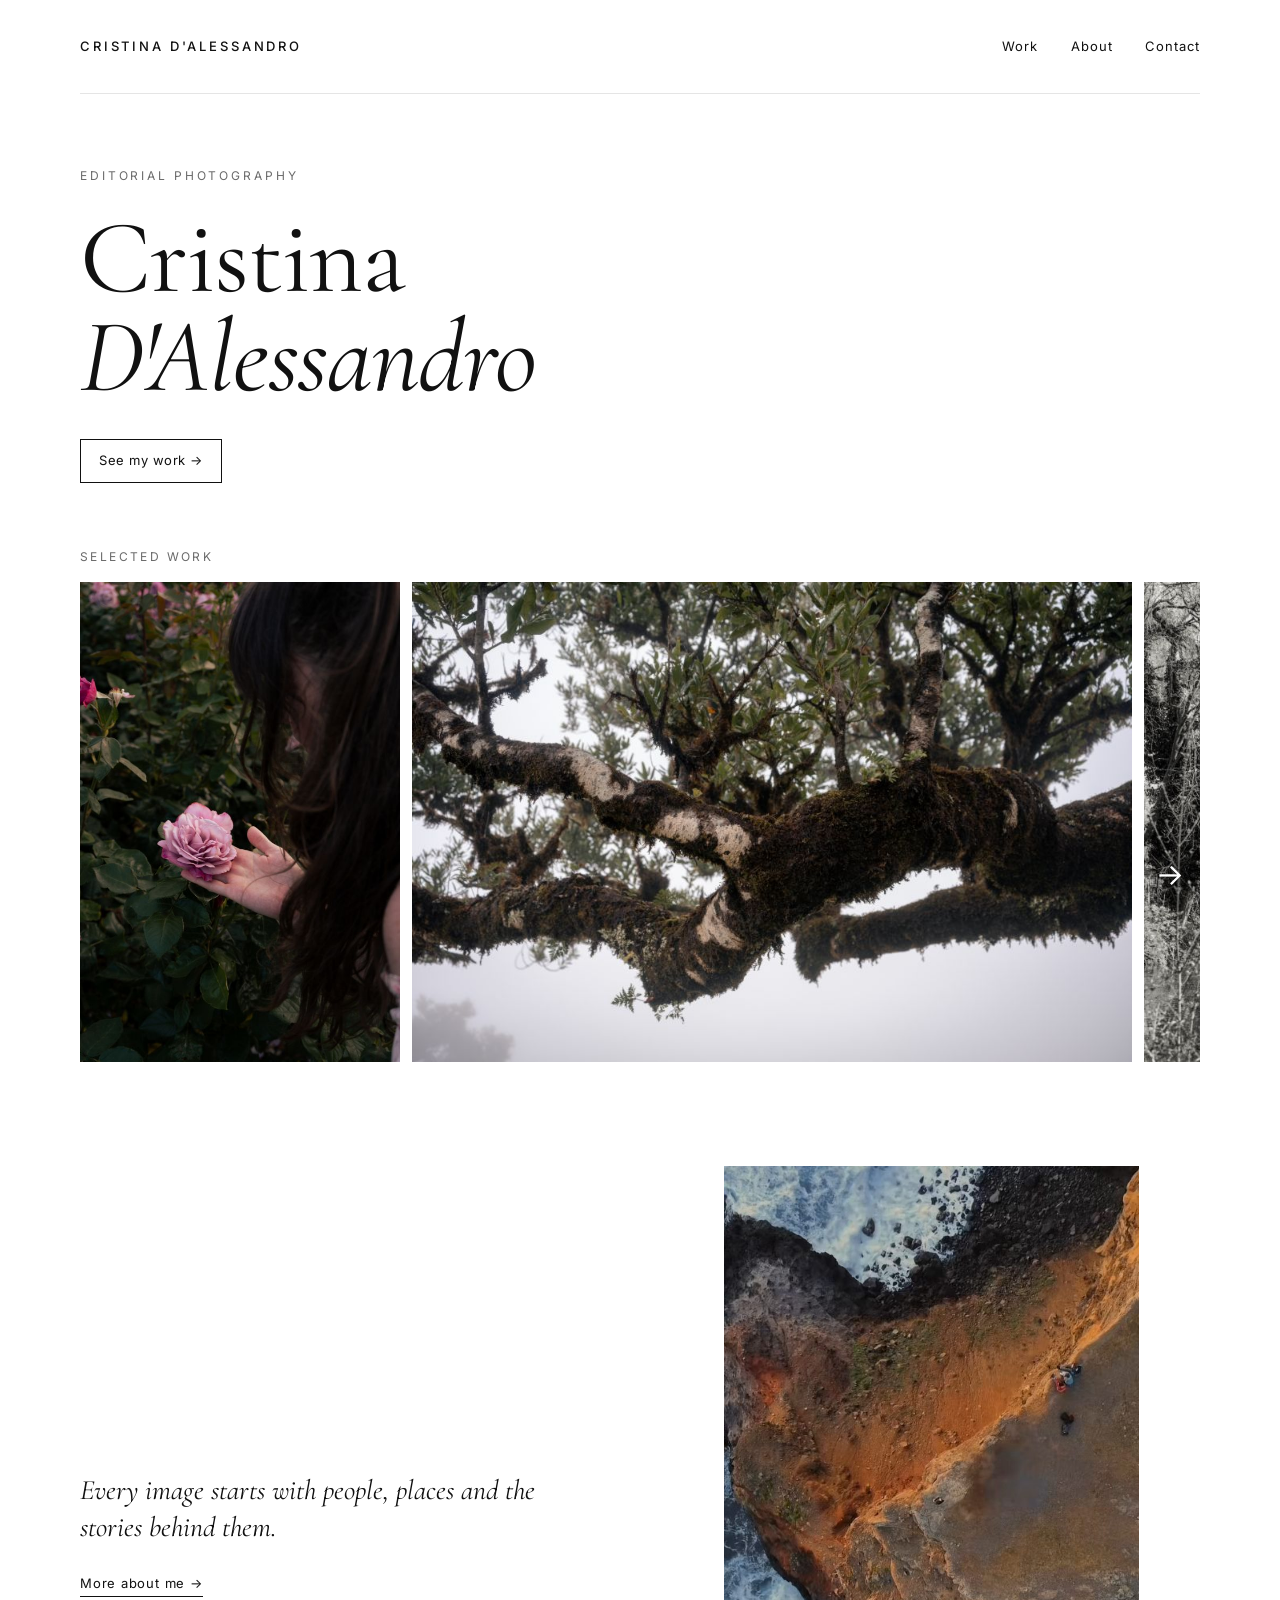
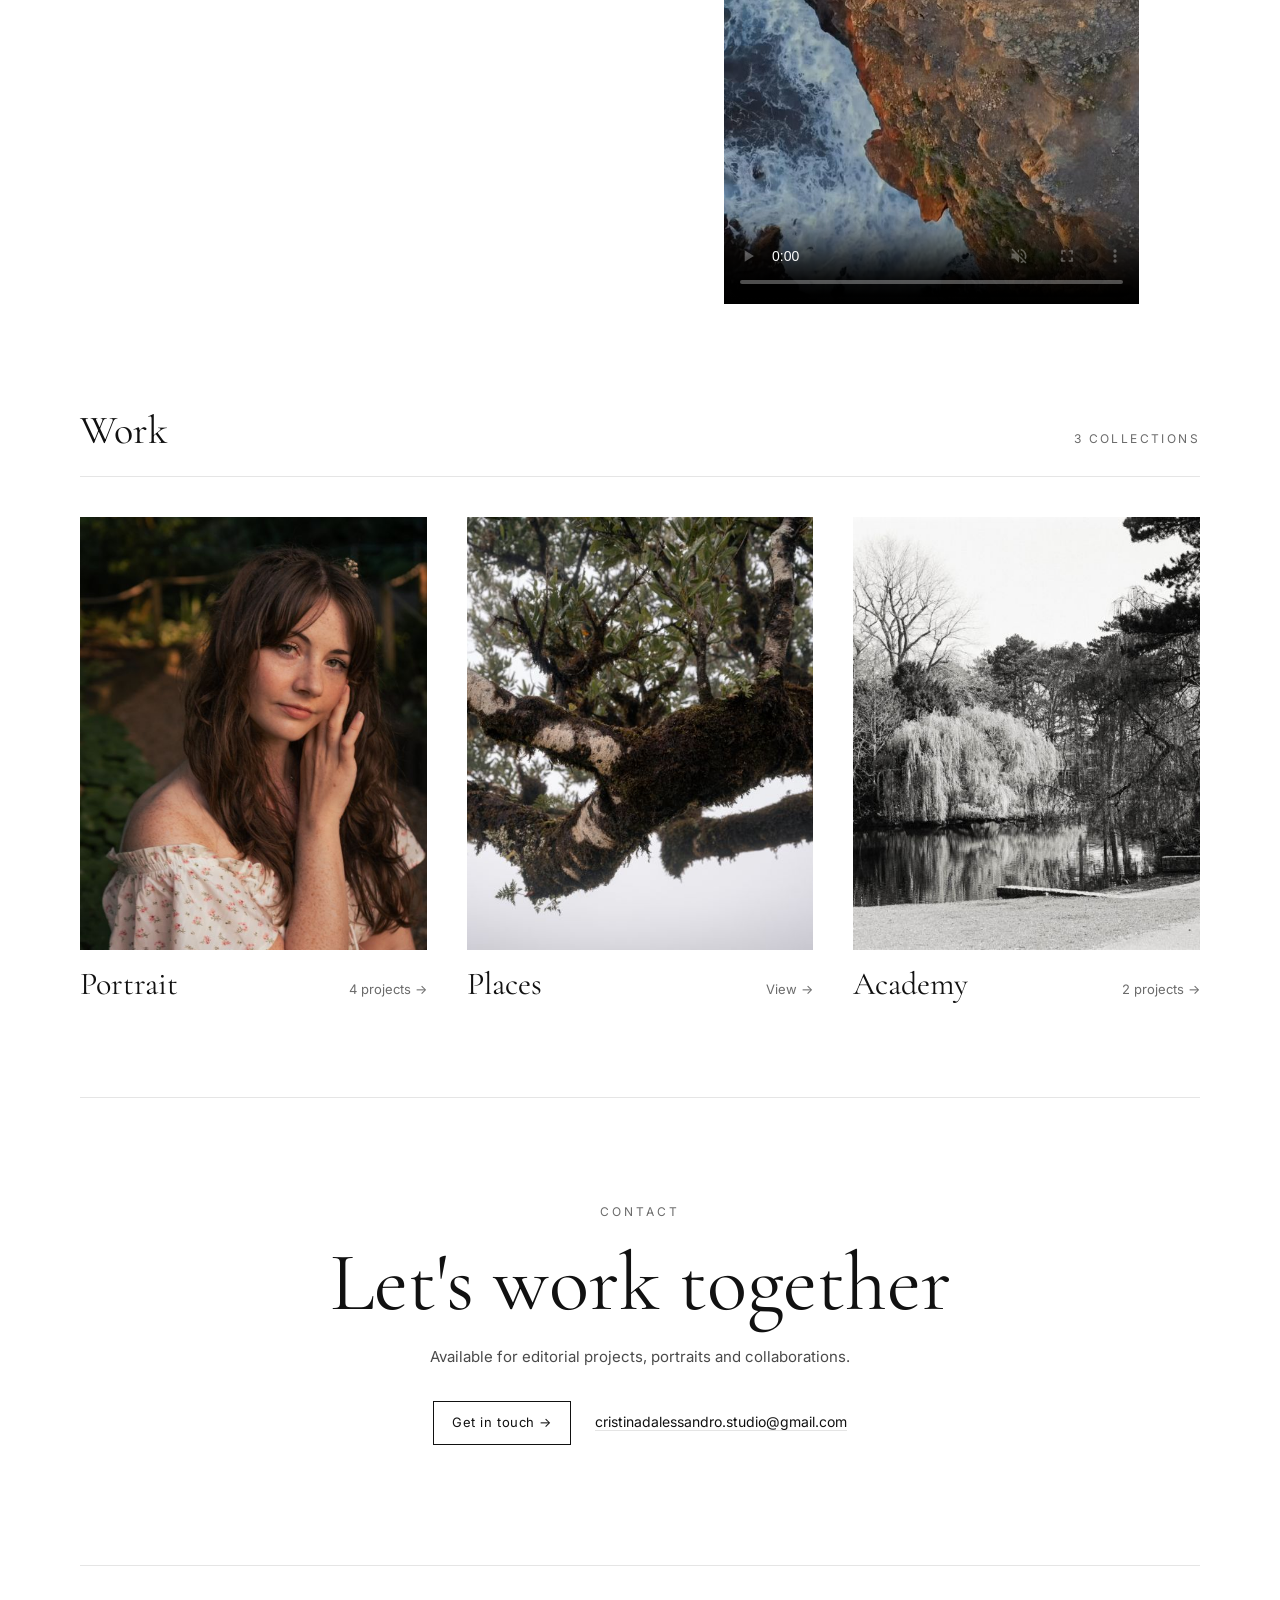
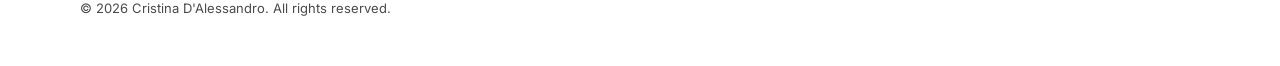
==== commit ef326b89: "Copertina della cartella scelta a mano, separata dalle copertine dei progetti Co-Authored-By: Claude" ====
--- a/index.html
+++ b/index.html
@@ -98,6 +98,6 @@
   </div>
   <p class="lb-cap" id="lb-cap"></p>
 </div>
-<script src="assets/site.js?v=202611261821"></script>
+<script src="assets/site.js?v=202611281720"></script>
 </body>
 </html>
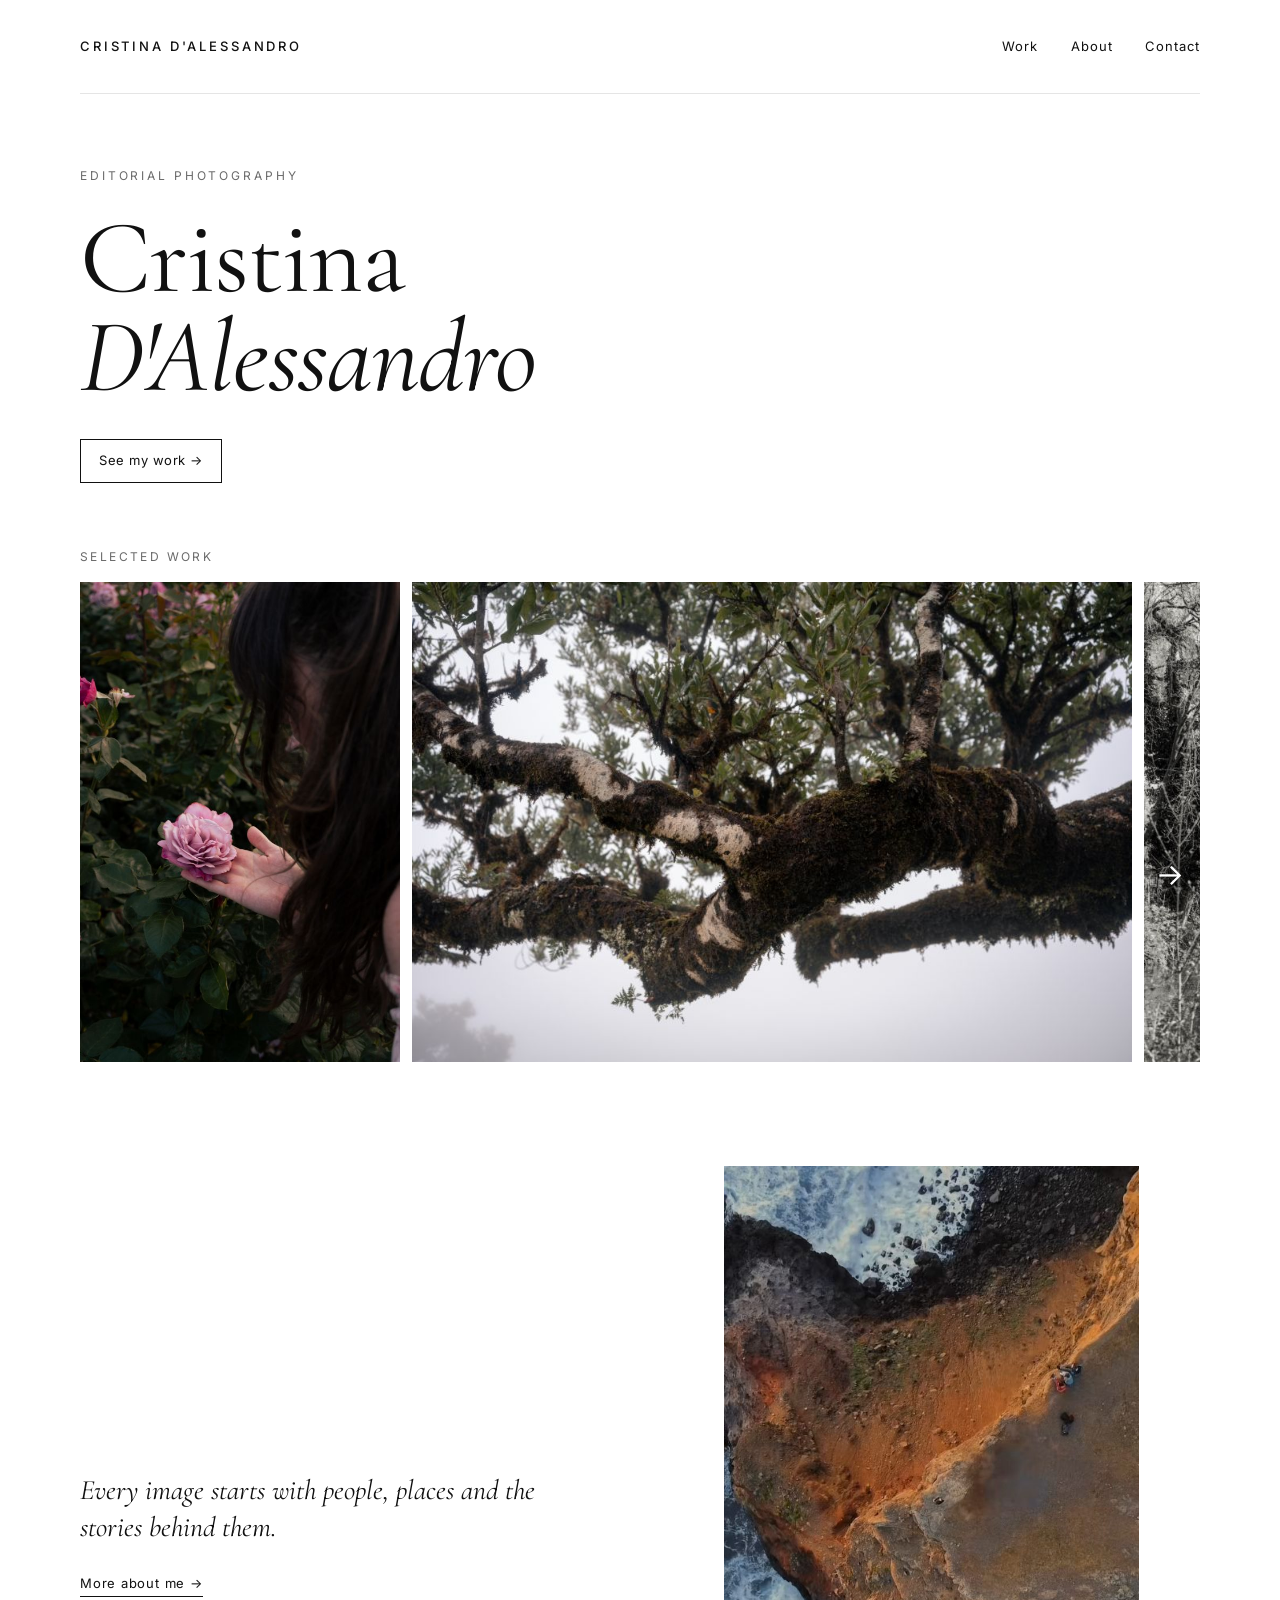
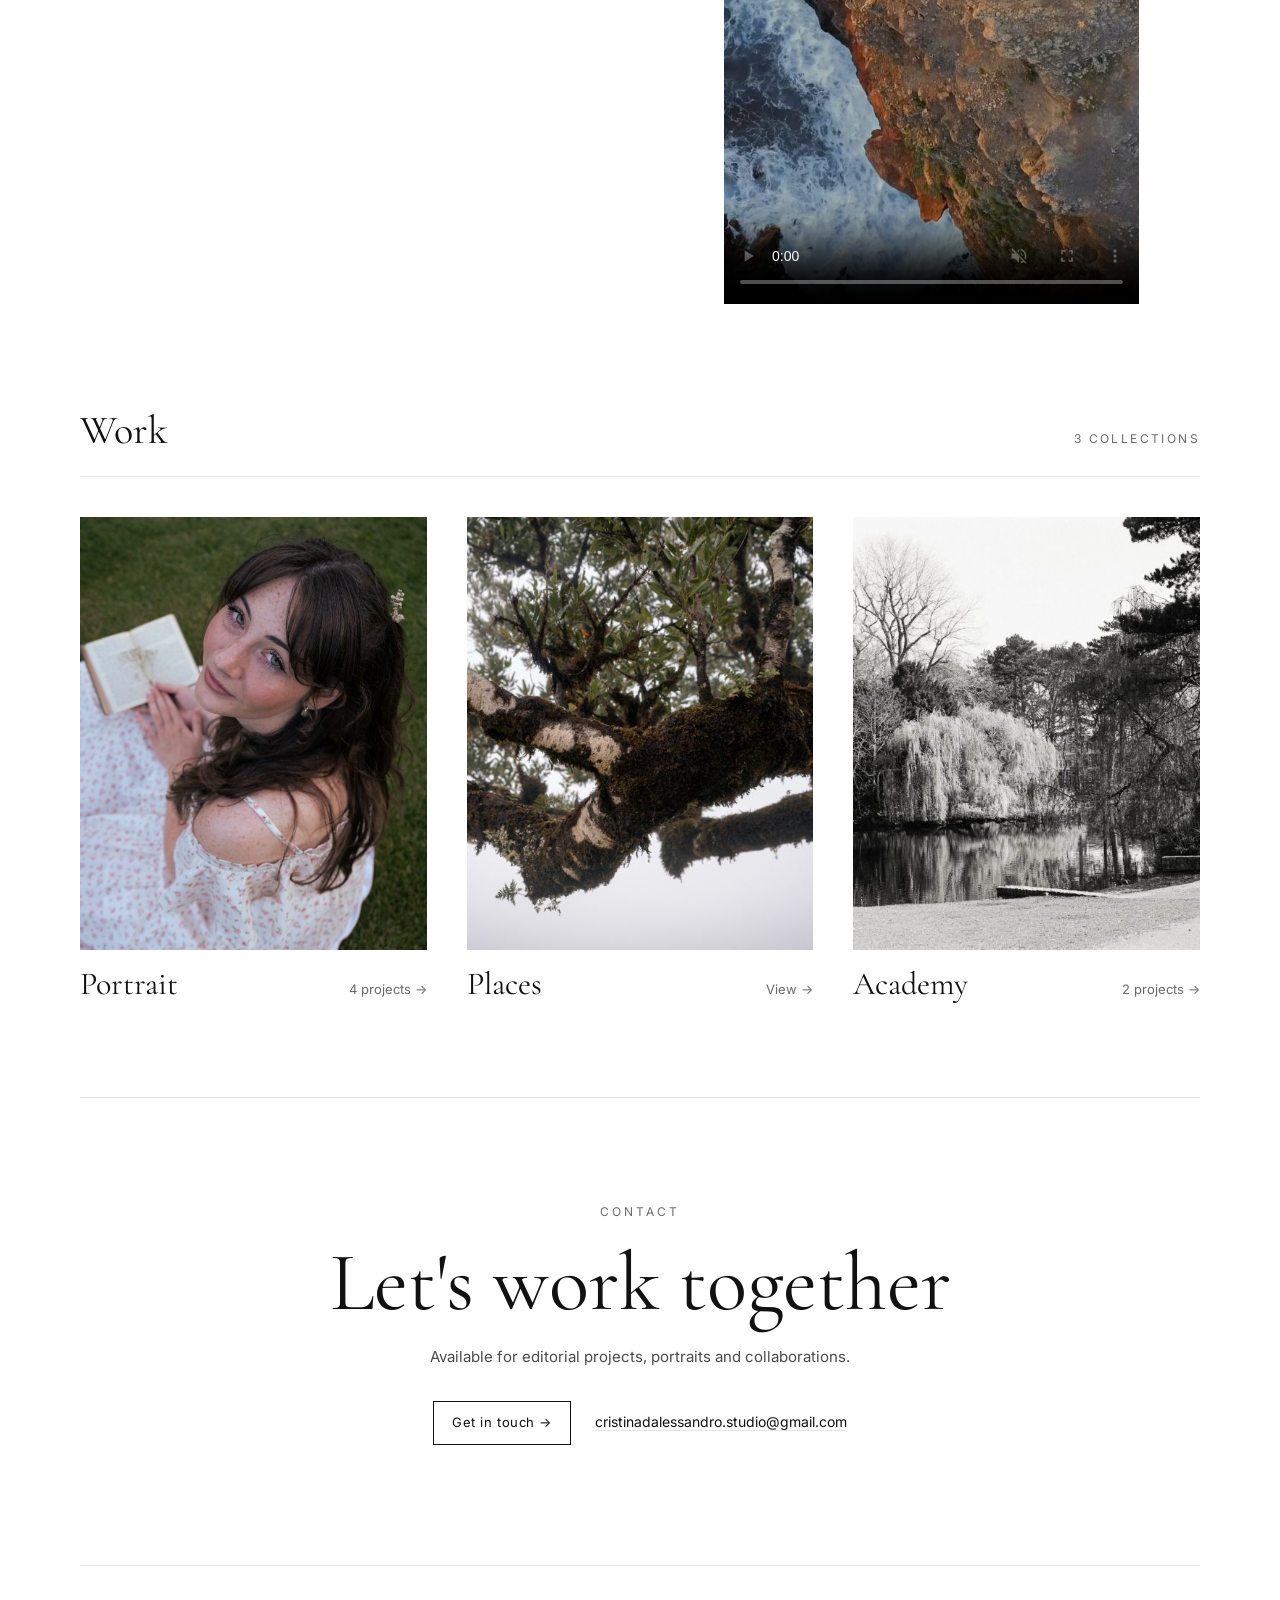
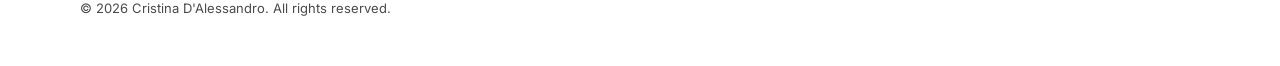
==== commit a5577813: "Menu sul telefono: CD e menu su una riga in homepage, icona a tendina nelle altre pagine Co-Authored" ====
--- a/index.html
+++ b/index.html
@@ -24,7 +24,7 @@
 <link rel="preconnect" href="https://fonts.googleapis.com">
 <link rel="preconnect" href="https://fonts.gstatic.com" crossorigin>
 <link href="https://fonts.googleapis.com/css2?family=Cormorant+Garamond:ital,wght@0,400;0,500;1,400&family=Inter:wght@400;500&display=swap" rel="stylesheet">
-<link rel="stylesheet" href="assets/style.css?v=202611261821">
+<link rel="stylesheet" href="assets/style.css?v=202611281725">
 </head>
 <body data-page="home">
 <div class="wrap">
@@ -98,6 +98,6 @@
   </div>
   <p class="lb-cap" id="lb-cap"></p>
 </div>
-<script src="assets/site.js?v=202611281720"></script>
+<script src="assets/site.js?v=202611281725"></script>
 </body>
 </html>
--- a/assets/style.css
+++ b/assets/style.css
@@ -26,8 +26,27 @@
 .brand { font-size: 13px; letter-spacing: 0.22em; text-transform: uppercase; font-weight: 500; }
 .nav { display: flex; flex-wrap: wrap; gap: 10px 32px; font-size: 13px; letter-spacing: 0.08em; }
 .nav a { padding: 4px 0; }
-@media (max-width: 640px) { .nav { gap: 8px 18px; font-size: 12.5px; letter-spacing: 0.04em; } }
 .nav a[aria-current="page"] { border-bottom: 1px solid var(--ink); }
+.menu-btn { display: none; }
+@media (max-width: 640px) {
+  .top { position: relative; flex-wrap: nowrap; padding: 26px 0; }
+  .menu-btn { display: flex; flex-direction: column; justify-content: center; gap: 7px; width: 44px; height: 44px; margin: -12px -10px -12px 0; padding: 0 10px; background: none; border: 0; cursor: pointer; color: var(--ink); }
+  .menu-btn span { display: block; height: 1px; background: currentColor; transition: transform 0.25s ease; }
+  .top.open .menu-btn span:first-child { transform: translateY(4px) rotate(45deg); }
+  .top.open .menu-btn span:last-child { transform: translateY(-4px) rotate(-45deg); }
+  .nav { display: none; position: absolute; left: 0; right: 0; top: 100%; z-index: 50; min-height: 100vh; flex-direction: column; gap: 0; padding: 16px 0 0; background: #FFFFFF; font-family: var(--serif); font-size: 34px; letter-spacing: 0; line-height: 1.2; }
+  .top.open .nav { display: flex; }
+  .top .nav a { padding: 14px 0; border-bottom: 1px solid var(--line); }
+  .top .nav a[aria-current="page"] { font-style: italic; border-bottom-color: var(--line); }
+  /* Homepage: monogramma a sinistra e menu sulla stessa riga, niente icona */
+  body[data-page="home"] .menu-btn { display: none; }
+  body[data-page="home"] .nav { display: flex; position: static; min-height: 0; flex-direction: row; gap: 22px; padding: 0; background: none; font-family: var(--sans); font-size: 13px; letter-spacing: 0.08em; line-height: 1.6; }
+  body[data-page="home"] .top .nav a { padding: 4px 0; border-bottom: 0; }
+  body[data-page="home"] .brand { font-size: 15px; letter-spacing: 0.18em; }
+  body[data-page="home"] .brand-full { display: none; }
+  body[data-page="home"] .brand-short { display: inline; }
+}
+.brand-short { display: none; }
 
 /* Homepage */
 .kicker { margin: 0; font-size: 12px; letter-spacing: 0.24em; text-transform: uppercase; color: var(--muted); }
